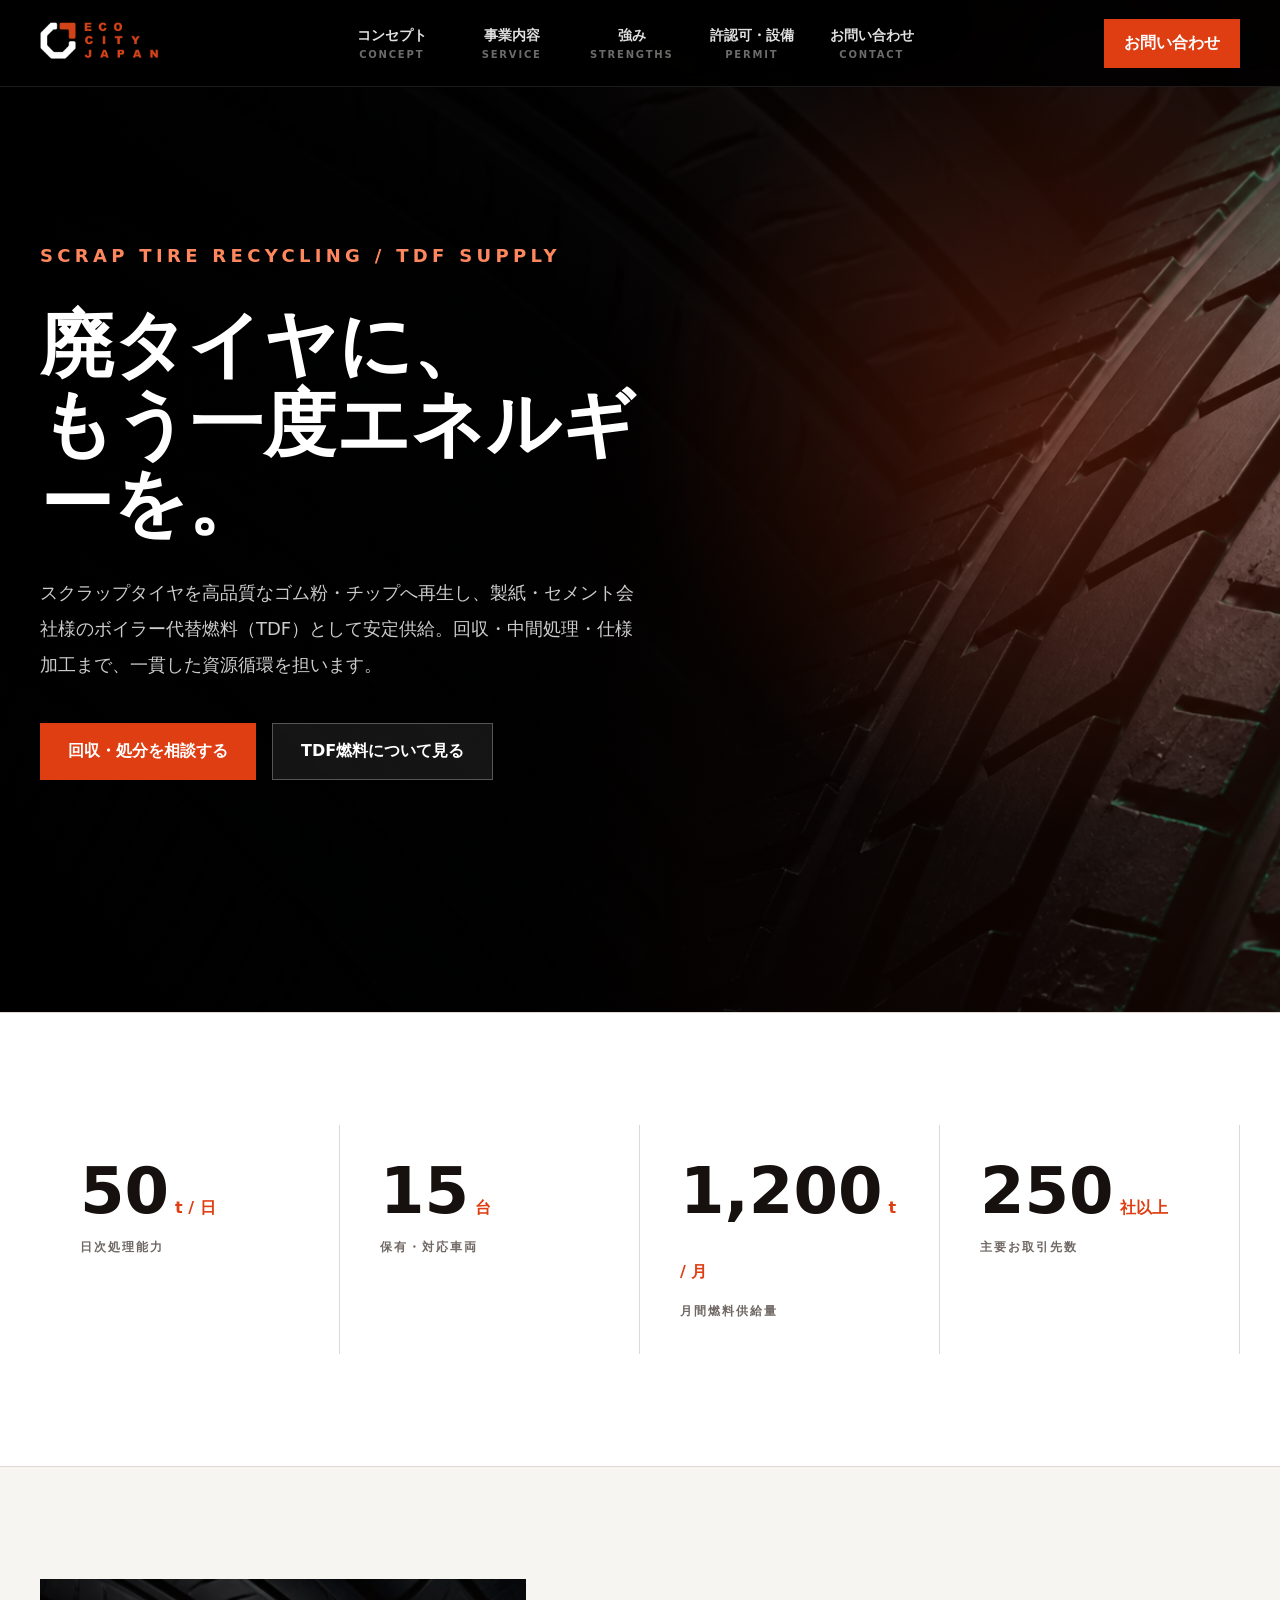
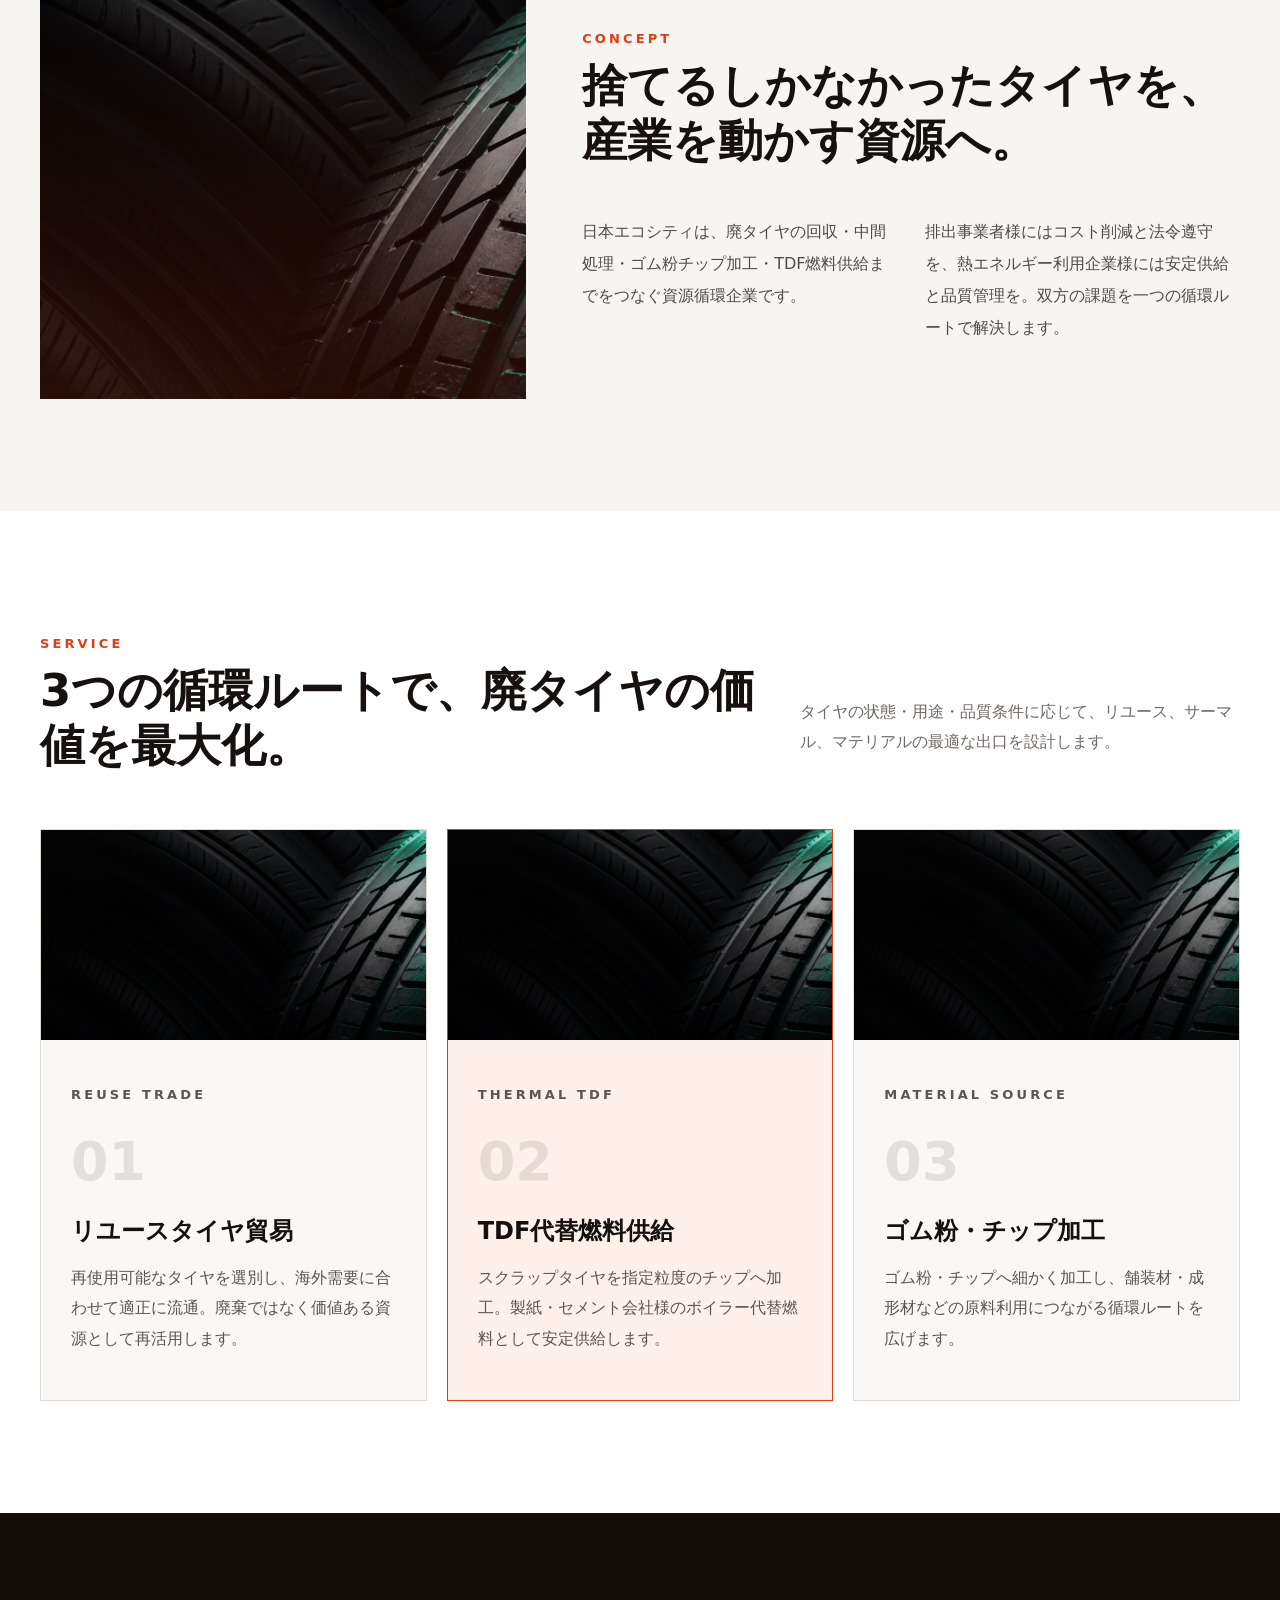
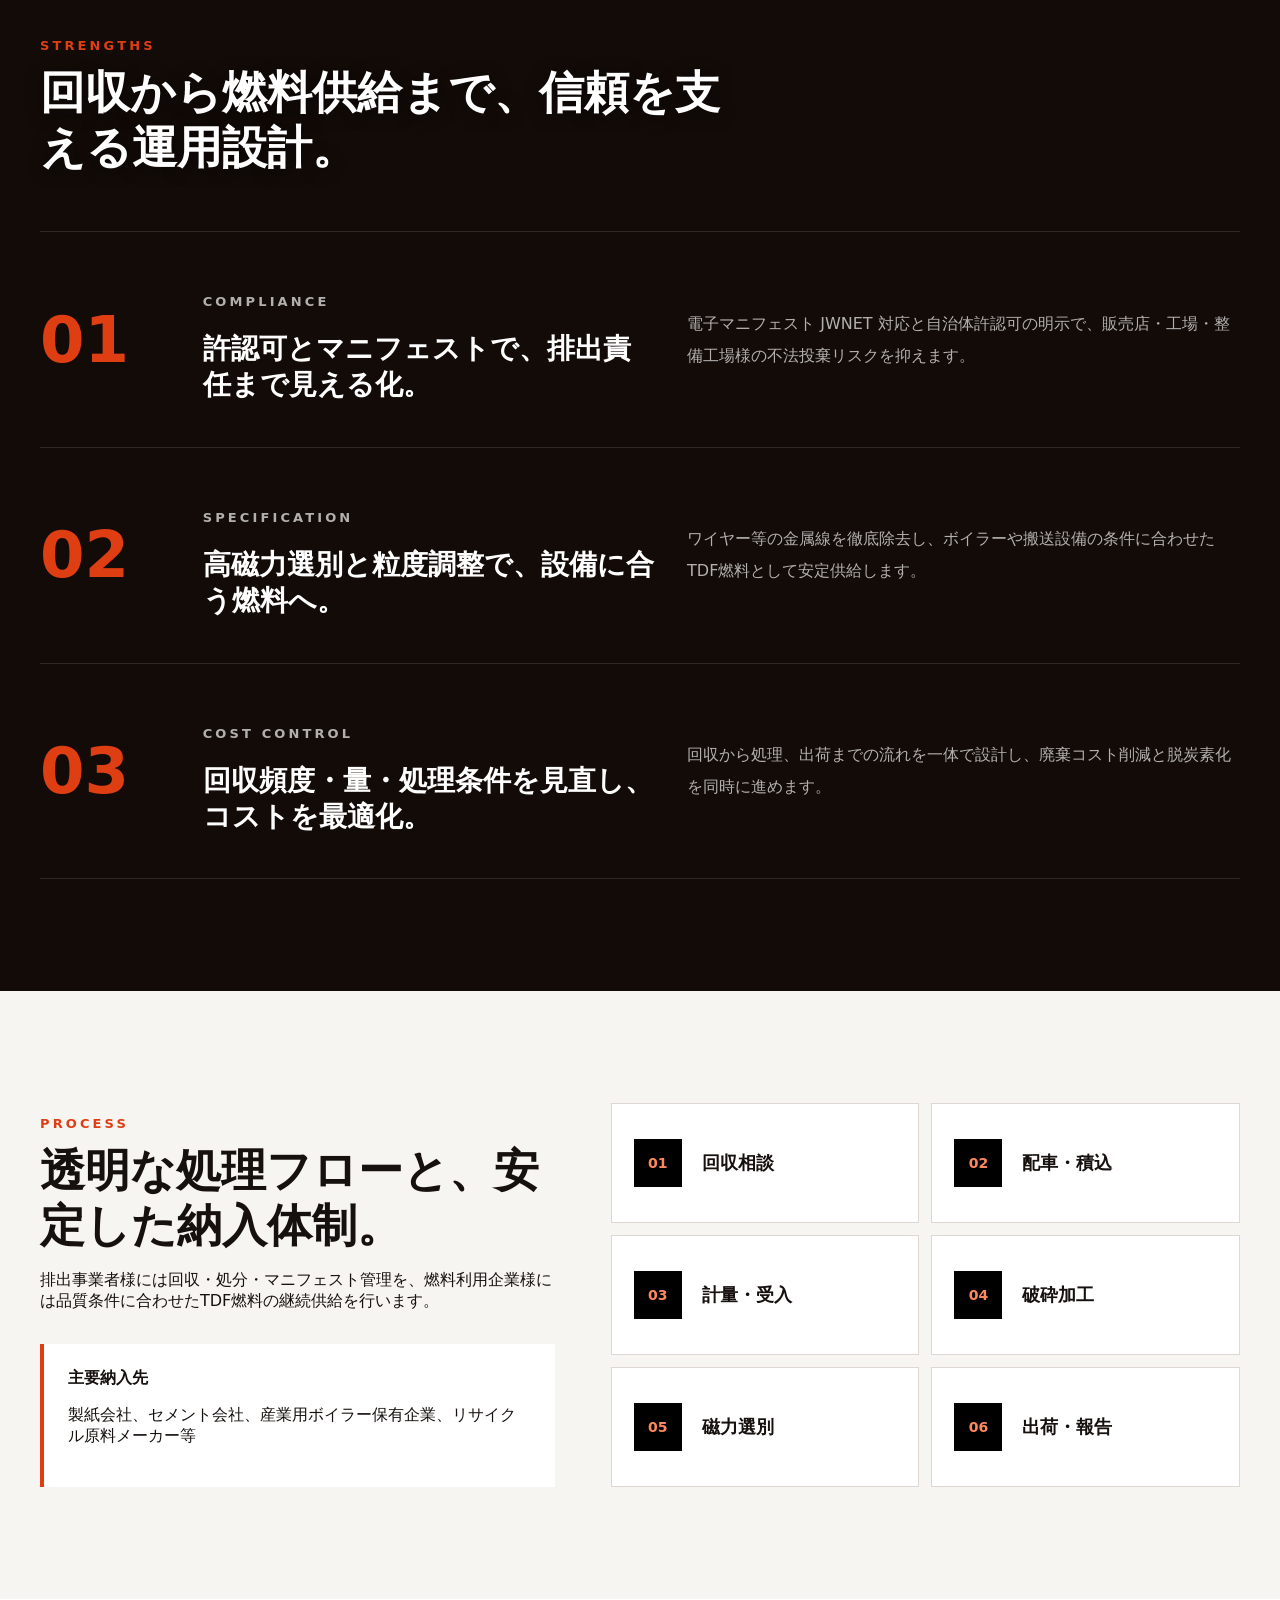
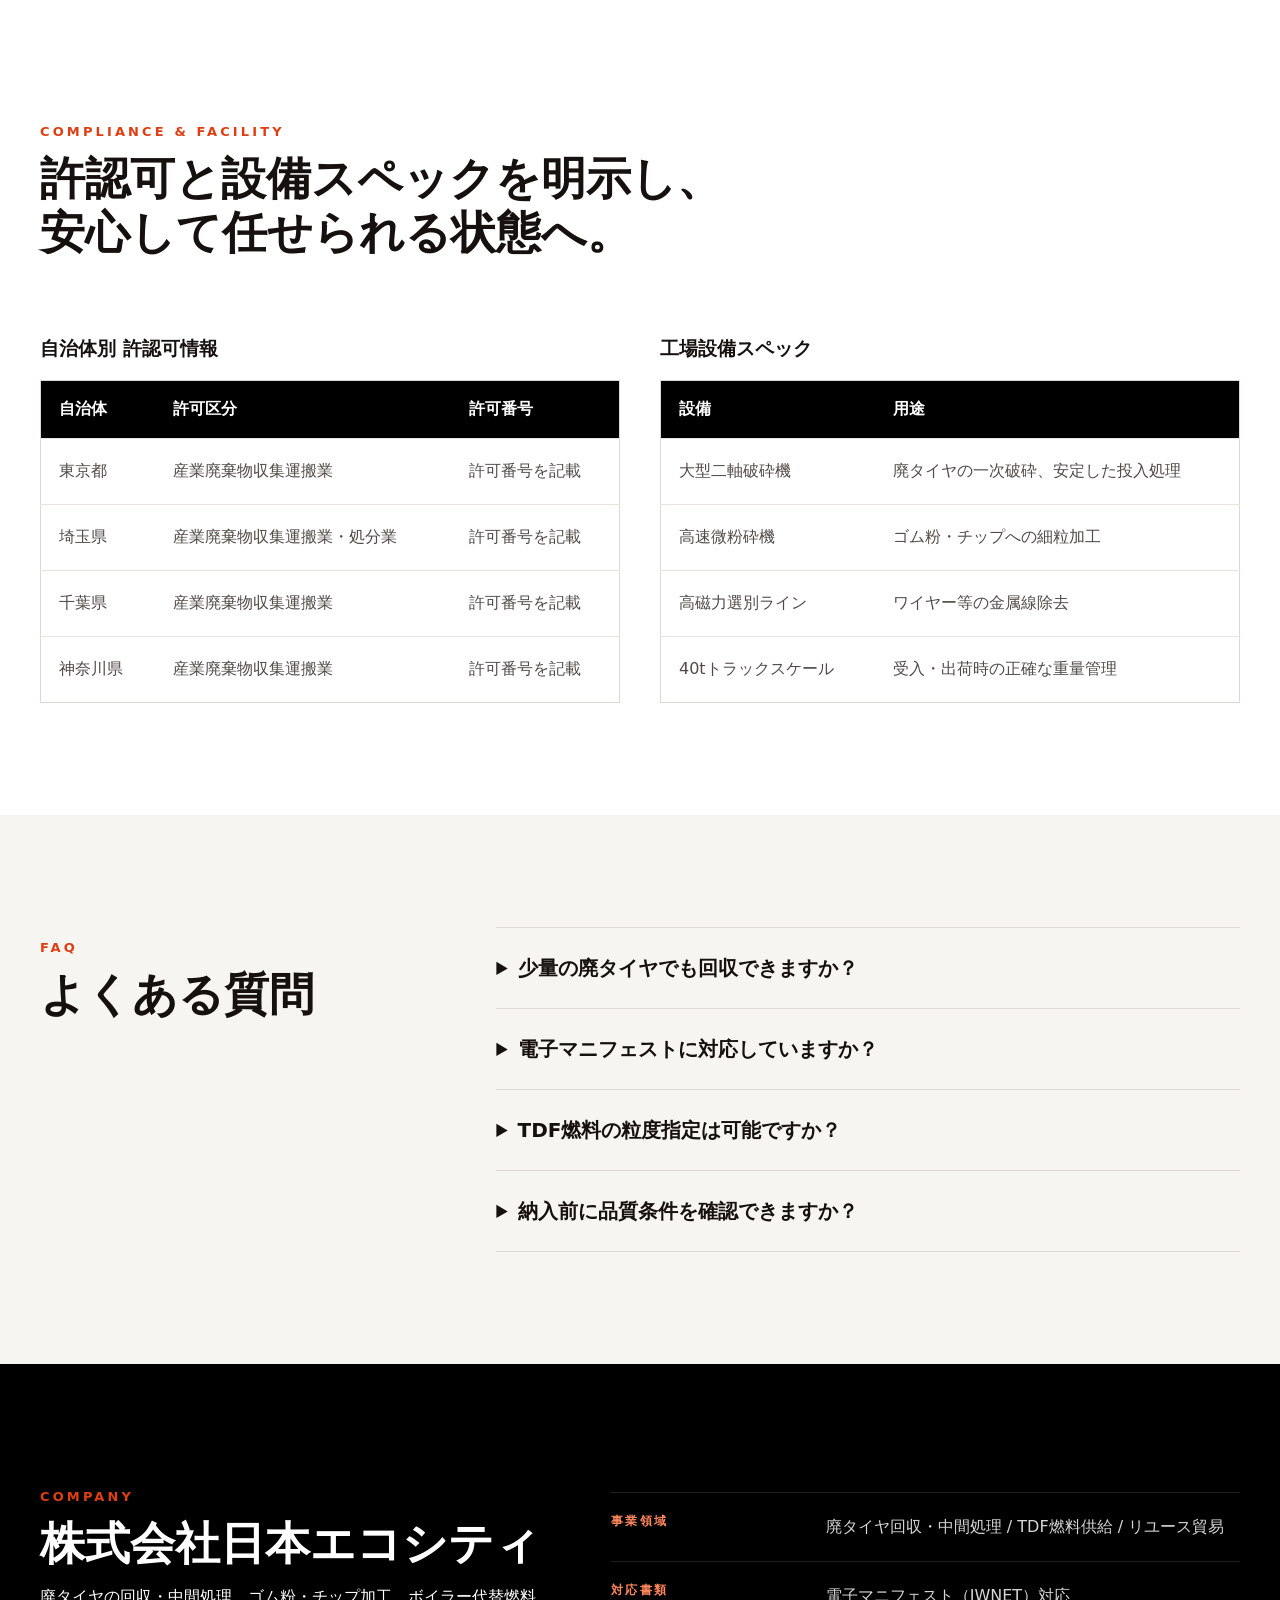
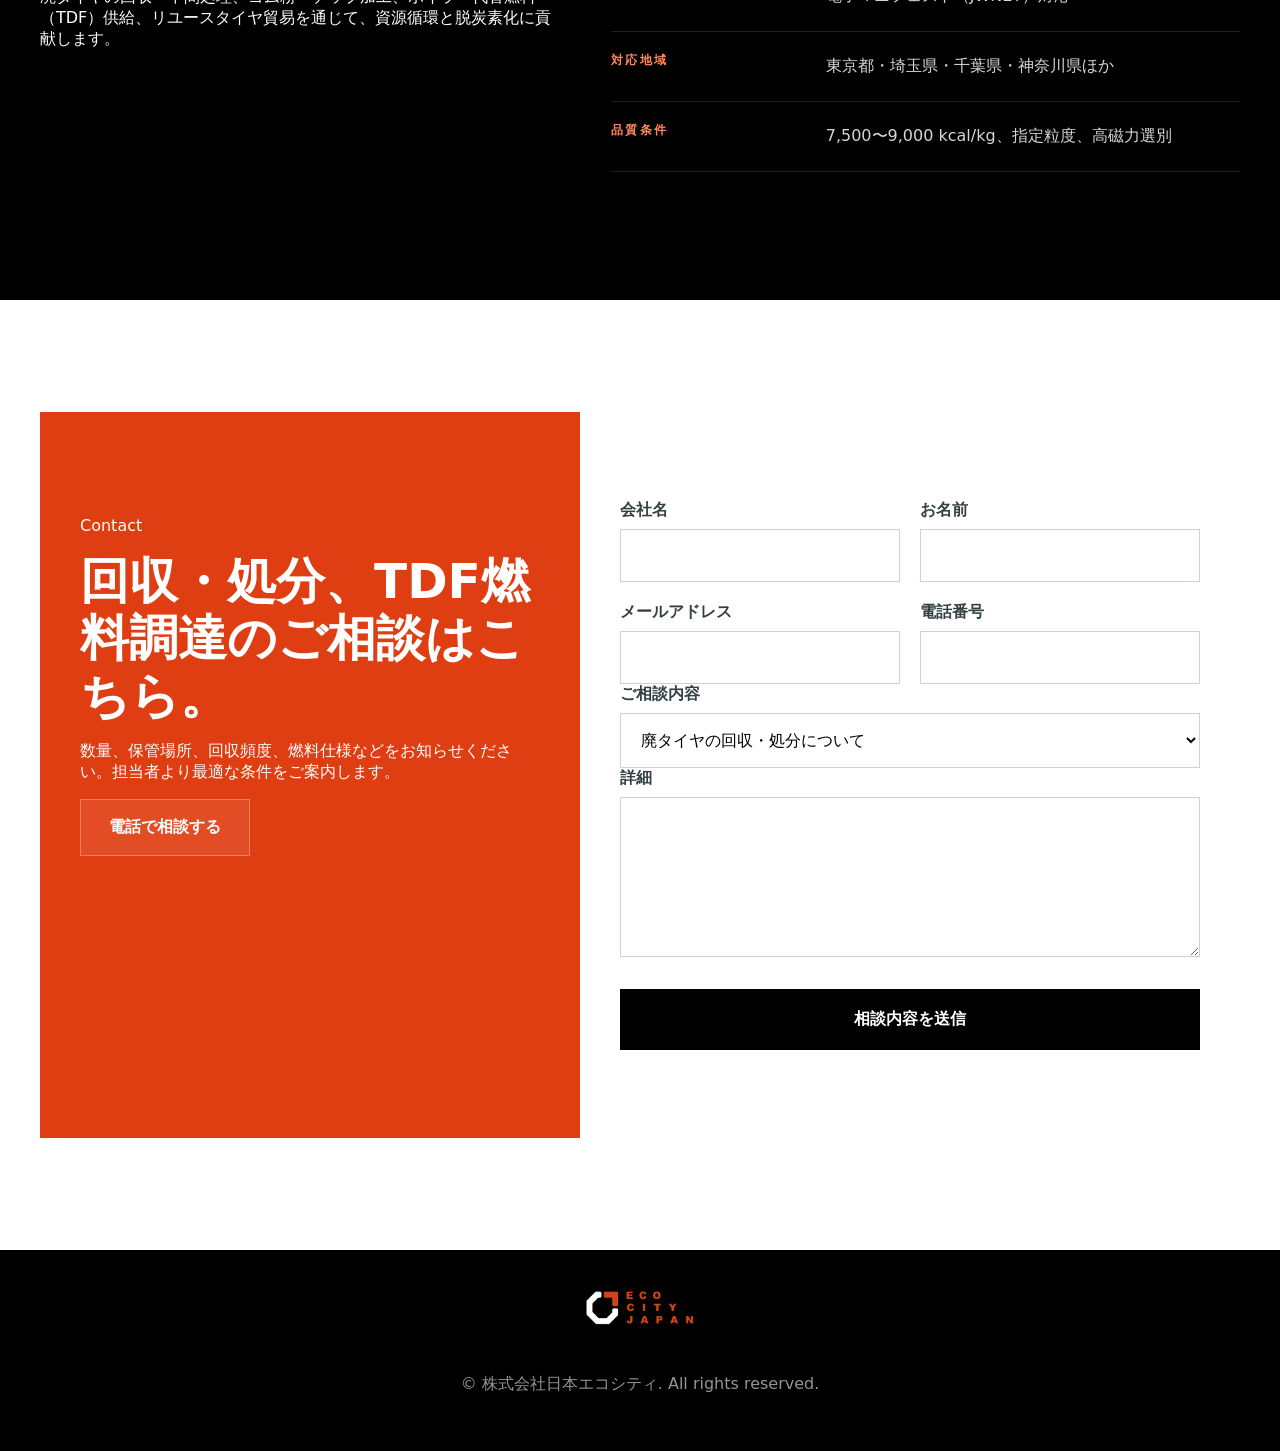
==== docs/index.html @ 2d5f1e52 "Add GitHub Pages static preview" ====
<!doctype html>
<html lang="ja">
  <head>
    <meta charset="utf-8" />
    <meta name="viewport" content="width=device-width, initial-scale=1" />
    <title>株式会社日本エコシティ | 廃タイヤ回収・TDF燃料供給</title>
    <meta name="description" content="廃タイヤの回収・中間処理、ゴム粉・チップ加工、ボイラー代替燃料（TDF）供給、リユースタイヤ貿易を行う株式会社日本エコシティの公式サイトです。" />
    <link rel="icon" href="assets/ecocitylogo.png" />
    <style>
      :root {
        --black: #050403;
        --dark: #120b08;
        --orange: #df3e13;
        --orange-light: #ff875e;
        --paper: #f7f5f2;
        --line: #ded7d2;
        --text: #16110f;
        --muted: #5c5551;
      }
      * { box-sizing: border-box; }
      html { scroll-behavior: smooth; }
      body {
        margin: 0;
        background: var(--paper);
        color: var(--text);
        font-family: system-ui, -apple-system, BlinkMacSystemFont, "Noto Sans JP", "Hiragino Sans", "Yu Gothic", sans-serif;
      }
      a { color: inherit; text-decoration: none; }
      .wrap { max-width: 1440px; margin: 0 auto; padding: 0 40px; }
      header {
        position: fixed;
        inset: 0 0 auto;
        z-index: 10;
        background: rgba(0,0,0,.88);
        border-bottom: 1px solid rgba(255,255,255,.1);
        backdrop-filter: blur(10px);
      }
      .header-inner { display: flex; align-items: center; justify-content: space-between; min-height: 86px; }
      .logo { height: 44px; width: auto; display: block; }
      nav { display: flex; gap: 34px; align-items: center; }
      .nav-link { display: grid; gap: 4px; min-width: 86px; text-align: center; }
      .nav-link span { color: rgba(255,255,255,.88); font-size: 14px; font-weight: 900; white-space: nowrap; }
      .nav-link small { color: rgba(255,255,255,.42); font-size: 10px; font-weight: 900; letter-spacing: .18em; text-transform: uppercase; }
      .cta { background: var(--orange); color: #fff; padding: 14px 20px; font-weight: 900; }
      .hero {
        min-height: 100vh;
        padding-top: 86px;
        color: #fff;
        background:
          radial-gradient(circle at 82% 42%, rgba(223,62,19,.24), transparent 34%),
          linear-gradient(90deg, rgba(0,0,0,.98) 0%, rgba(0,0,0,.9) 42%, rgba(44,13,3,.45) 100%),
          url("assets/tire-tread-hero.png") 64% center / cover no-repeat;
        overflow: hidden;
      }
      .hero .wrap { min-height: calc(100vh - 86px); display: grid; grid-template-columns: 1.05fr .95fr; align-items: center; gap: 48px; padding-top: 64px; padding-bottom: 64px; }
      .kicker { color: var(--orange); font-size: 13px; font-weight: 900; text-transform: uppercase; letter-spacing: .24em; }
      .hero .kicker { color: var(--orange-light); margin-bottom: 32px; }
      h1 {
        margin: 0;
        max-width: 760px;
        font-size: clamp(42px, 5.7vw, 92px);
        line-height: 1.08;
        font-weight: 900;
      }
      .hero p { max-width: 720px; margin: 32px 0 0; color: rgba(255,255,255,.8); font-size: 18px; line-height: 2; }
      .buttons { display: flex; gap: 16px; flex-wrap: wrap; margin-top: 40px; }
      .button { display: inline-flex; align-items: center; justify-content: center; padding: 17px 28px; font-weight: 900; }
      .button.primary { background: var(--orange); color: #fff; }
      .button.secondary { border: 1px solid rgba(255,255,255,.28); color: #fff; background: rgba(255,255,255,.08); }
      .stats { background: #fff; border-top: 1px solid var(--line); border-bottom: 1px solid var(--line); }
      .stats-grid { display: grid; grid-template-columns: repeat(4, 1fr); }
      .stat { padding: 34px 40px; border-right: 1px solid var(--line); }
      .stat strong { display: block; font-size: clamp(44px, 5vw, 74px); line-height: 1; }
      .stat span { color: var(--orange); font-size: 16px; margin-left: 6px; }
      .stat p { margin: 16px 0 0; color: #706864; font-size: 12px; font-weight: 900; letter-spacing: .16em; }
      section { padding: 112px 0; }
      .section-title {
        margin: 12px 0 0;
        max-width: 720px;
        font-size: clamp(28px, 3.5vw, 46px);
        line-height: 1.22;
        font-weight: 900;
      }
      .section-title.light { color: #fff; text-shadow: 0 2px 18px rgba(0,0,0,.45); }
      .concept-grid { display: grid; grid-template-columns: .85fr 1.15fr; gap: 56px; align-items: center; }
      .photo {
        min-height: 420px;
        background: linear-gradient(180deg, rgba(0,0,0,.08), rgba(223,62,19,.16)), url("assets/tire-tread-hero.png") 72% center / cover no-repeat;
      }
      .text-grid { display: grid; grid-template-columns: repeat(2, 1fr); gap: 28px; margin-top: 32px; color: #514a47; line-height: 2; }
      .white { background: #fff; }
      .section-head { display: flex; align-items: end; justify-content: space-between; gap: 32px; }
      .section-head > p { max-width: 440px; color: #706864; line-height: 1.9; }
      .cards { display: grid; grid-template-columns: repeat(3, 1fr); gap: 20px; margin-top: 56px; }
      .card { background: #faf8f6; border: 1px solid #e2dad4; }
      .card.featured { background: #fff0ea; border-color: var(--orange); }
      .card-img { height: 210px; background: linear-gradient(180deg, rgba(0,0,0,.05), rgba(0,0,0,.5)), url("assets/tire-tread-hero.png") center / cover no-repeat; }
      .card-body { padding: 30px; }
      .card .num { color: rgba(22,17,15,.1); font-size: 54px; font-weight: 900; margin: 22px 0; }
      .card h3 { margin: 0; font-size: 24px; }
      .card p { color: var(--muted); line-height: 1.9; }
      .dark { background: var(--dark); color: #fff; }
      .strength-list { margin-top: 56px; border-top: 1px solid rgba(255,255,255,.12); border-bottom: 1px solid rgba(255,255,255,.12); }
      .strength { display: grid; grid-template-columns: .26fr .9fr 1.1fr; gap: 32px; align-items: center; padding: 44px 0; border-bottom: 1px solid rgba(255,255,255,.12); }
      .strength:last-child { border-bottom: 0; }
      .strength > strong { color: var(--orange); font-size: 64px; line-height: 1; }
      .strength h3 { margin: 16px 0 0; font-size: 28px; line-height: 1.28; }
      .strength p { color: rgba(255,255,255,.68); line-height: 2; }
      .process-grid, .company-grid, .contact-grid { display: grid; grid-template-columns: .9fr 1.1fr; gap: 56px; }
      .note { margin-top: 32px; border-left: 4px solid var(--orange); background: #fff; padding: 24px; }
      .flow { display: grid; grid-template-columns: repeat(2, 1fr); gap: 12px; }
      .flow-item { min-height: 112px; border: 1px solid var(--line); background: #fff; display: flex; align-items: center; gap: 20px; padding: 22px; font-size: 18px; font-weight: 900; }
      .flow-item span { display: grid; place-items: center; width: 48px; height: 48px; flex: 0 0 auto; background: #000; color: var(--orange-light); font-size: 14px; }
      .tables { display: grid; grid-template-columns: repeat(2, 1fr); gap: 40px; margin-top: 56px; }
      table { width: 100%; border-collapse: collapse; background: #fff; border: 1px solid var(--line); }
      th { background: #000; color: #fff; text-align: left; padding: 18px; }
      td { border-top: 1px solid #ebe3de; padding: 18px; color: #514a47; line-height: 1.8; }
      .faq-grid { display: grid; grid-template-columns: .7fr 1.3fr; gap: 56px; }
      details { border-top: 1px solid var(--line); padding: 24px 0; }
      details:last-child { border-bottom: 1px solid var(--line); }
      summary { cursor: pointer; font-size: 20px; font-weight: 900; line-height: 1.6; }
      details p { color: var(--muted); line-height: 2; }
      .black { background: #000; color: #fff; }
      .company-list { border-top: 1px solid rgba(255,255,255,.12); }
      .company-row { display: grid; grid-template-columns: .32fr .68fr; gap: 20px; border-bottom: 1px solid rgba(255,255,255,.12); padding: 20px 0; }
      .company-row dt { color: var(--orange-light); font-size: 12px; font-weight: 900; letter-spacing: .2em; }
      .company-row dd { margin: 0; color: rgba(255,255,255,.84); line-height: 1.8; }
      .contact-grid { gap: 0; }
      .contact-copy { background: var(--orange); color: #fff; padding: 88px 40px; }
      .contact-copy h2 { margin: 18px 0 0; max-width: 640px; font-size: clamp(34px, 3.8vw, 58px); line-height: 1.18; }
      form { padding: 88px 40px; background: #fff; }
      .form-grid { display: grid; grid-template-columns: repeat(2, 1fr); gap: 20px; }
      label span { display: block; margin-bottom: 8px; font-weight: 900; color: #344143; }
      input, select, textarea { width: 100%; border: 1px solid #d8cfca; padding: 16px; font: inherit; background: #fff; }
      textarea { min-height: 160px; }
      .field-full { margin-top: 20px; }
      button { width: 100%; margin-top: 28px; border: 0; background: #000; color: #fff; padding: 20px; font: inherit; font-weight: 900; }
      footer { background: #000; color: rgba(255,255,255,.58); text-align: center; padding: 40px 20px; }
      footer img { height: 40px; width: auto; margin-bottom: 24px; }
      @media (max-width: 1020px) {
        nav { display: none; }
        .wrap { padding: 0 22px; }
        .hero .wrap, .concept-grid, .process-grid, .company-grid, .contact-grid, .faq-grid { grid-template-columns: 1fr; }
        .stats-grid, .cards, .tables, .flow { grid-template-columns: repeat(2, 1fr); }
        .strength { grid-template-columns: 1fr; }
      }
      @media (max-width: 640px) {
        header .cta { display: none; }
        .logo { height: 36px; }
        section { padding: 72px 0; }
        .stats-grid, .cards, .tables, .flow, .form-grid, .text-grid { grid-template-columns: 1fr; }
        .stat { border-right: 0; border-bottom: 1px solid var(--line); }
        .photo { min-height: 280px; }
        .section-head { display: block; }
      }
    </style>
  </head>
  <body>
    <header>
      <div class="wrap header-inner">
        <a href="#top"><img class="logo" src="assets/ecocitylogo.png" alt="ECO CITY JAPAN" /></a>
        <nav aria-label="主要ナビゲーション">
          <a class="nav-link" href="#concept"><span>コンセプト</span><small>Concept</small></a>
          <a class="nav-link" href="#service"><span>事業内容</span><small>Service</small></a>
          <a class="nav-link" href="#strengths"><span>強み</span><small>Strengths</small></a>
          <a class="nav-link" href="#permit"><span>許認可・設備</span><small>Permit</small></a>
          <a class="nav-link" href="#contact"><span>お問い合わせ</span><small>Contact</small></a>
        </nav>
        <a class="cta" href="#contact">お問い合わせ</a>
      </div>
    </header>
    <main>
      <section id="top" class="hero">
        <div class="wrap">
          <div>
            <p class="kicker">Scrap Tire Recycling / TDF Supply</p>
            <h1><span>廃タイヤに、</span><br /><span>もう一度エネルギーを。</span></h1>
            <p>スクラップタイヤを高品質なゴム粉・チップへ再生し、製紙・セメント会社様のボイラー代替燃料（TDF）として安定供給。回収・中間処理・仕様加工まで、一貫した資源循環を担います。</p>
            <div class="buttons">
              <a class="button primary" href="#contact">回収・処分を相談する</a>
              <a class="button secondary" href="#service">TDF燃料について見る</a>
            </div>
          </div>
        </div>
      </section>
      <section class="stats" aria-label="実績数値">
        <div class="stats-grid wrap">
          <div class="stat"><strong>50<span>t / 日</span></strong><p>日次処理能力</p></div>
          <div class="stat"><strong>15<span>台</span></strong><p>保有・対応車両</p></div>
          <div class="stat"><strong>1,200<span>t / 月</span></strong><p>月間燃料供給量</p></div>
          <div class="stat"><strong>250<span>社以上</span></strong><p>主要お取引先数</p></div>
        </div>
      </section>
      <section id="concept">
        <div class="wrap concept-grid">
          <div class="photo"></div>
          <div>
            <p class="kicker">Concept</p>
            <h2 class="section-title">捨てるしかなかったタイヤを、産業を動かす資源へ。</h2>
            <div class="text-grid">
              <p>日本エコシティは、廃タイヤの回収・中間処理・ゴム粉チップ加工・TDF燃料供給までをつなぐ資源循環企業です。</p>
              <p>排出事業者様にはコスト削減と法令遵守を、熱エネルギー利用企業様には安定供給と品質管理を。双方の課題を一つの循環ルートで解決します。</p>
            </div>
          </div>
        </div>
      </section>
      <section id="service" class="white">
        <div class="wrap">
          <div class="section-head">
            <div><p class="kicker">Service</p><h2 class="section-title">3つの循環ルートで、廃タイヤの価値を最大化。</h2></div>
            <p>タイヤの状態・用途・品質条件に応じて、リユース、サーマル、マテリアルの最適な出口を設計します。</p>
          </div>
          <div class="cards">
            <article class="card"><div class="card-img"></div><div class="card-body"><p class="kicker">Reuse Trade</p><div class="num">01</div><h3>リユースタイヤ貿易</h3><p>再使用可能なタイヤを選別し、海外需要に合わせて適正に流通。廃棄ではなく価値ある資源として再活用します。</p></div></article>
            <article class="card featured"><div class="card-img"></div><div class="card-body"><p class="kicker">Thermal TDF</p><div class="num">02</div><h3>TDF代替燃料供給</h3><p>スクラップタイヤを指定粒度のチップへ加工。製紙・セメント会社様のボイラー代替燃料として安定供給します。</p></div></article>
            <article class="card"><div class="card-img"></div><div class="card-body"><p class="kicker">Material Source</p><div class="num">03</div><h3>ゴム粉・チップ加工</h3><p>ゴム粉・チップへ細かく加工し、舗装材・成形材などの原料利用につながる循環ルートを広げます。</p></div></article>
          </div>
        </div>
      </section>
      <section id="strengths" class="dark">
        <div class="wrap">
          <p class="kicker">Strengths</p>
          <h2 class="section-title light">回収から燃料供給まで、信頼を支える運用設計。</h2>
          <div class="strength-list">
            <article class="strength"><strong>01</strong><div><p class="kicker">Compliance</p><h3>許認可とマニフェストで、排出責任まで見える化。</h3></div><p>電子マニフェスト JWNET 対応と自治体許認可の明示で、販売店・工場・整備工場様の不法投棄リスクを抑えます。</p></article>
            <article class="strength"><strong>02</strong><div><p class="kicker">Specification</p><h3>高磁力選別と粒度調整で、設備に合う燃料へ。</h3></div><p>ワイヤー等の金属線を徹底除去し、ボイラーや搬送設備の条件に合わせたTDF燃料として安定供給します。</p></article>
            <article class="strength"><strong>03</strong><div><p class="kicker">Cost Control</p><h3>回収頻度・量・処理条件を見直し、コストを最適化。</h3></div><p>回収から処理、出荷までの流れを一体で設計し、廃棄コスト削減と脱炭素化を同時に進めます。</p></article>
          </div>
        </div>
      </section>
      <section id="flow">
        <div class="wrap process-grid">
          <div><p class="kicker">Process</p><h2 class="section-title">透明な処理フローと、安定した納入体制。</h2><p>排出事業者様には回収・処分・マニフェスト管理を、燃料利用企業様には品質条件に合わせたTDF燃料の継続供給を行います。</p><div class="note"><strong>主要納入先</strong><p>製紙会社、セメント会社、産業用ボイラー保有企業、リサイクル原料メーカー等</p></div></div>
          <div class="flow"><div class="flow-item"><span>01</span>回収相談</div><div class="flow-item"><span>02</span>配車・積込</div><div class="flow-item"><span>03</span>計量・受入</div><div class="flow-item"><span>04</span>破砕加工</div><div class="flow-item"><span>05</span>磁力選別</div><div class="flow-item"><span>06</span>出荷・報告</div></div>
        </div>
      </section>
      <section id="permit" class="white">
        <div class="wrap">
          <p class="kicker">Compliance & Facility</p>
          <h2 class="section-title">許認可と設備スペックを明示し、安心して任せられる状態へ。</h2>
          <div class="tables">
            <div><h3>自治体別 許認可情報</h3><table><thead><tr><th>自治体</th><th>許可区分</th><th>許可番号</th></tr></thead><tbody><tr><td>東京都</td><td>産業廃棄物収集運搬業</td><td>許可番号を記載</td></tr><tr><td>埼玉県</td><td>産業廃棄物収集運搬業・処分業</td><td>許可番号を記載</td></tr><tr><td>千葉県</td><td>産業廃棄物収集運搬業</td><td>許可番号を記載</td></tr><tr><td>神奈川県</td><td>産業廃棄物収集運搬業</td><td>許可番号を記載</td></tr></tbody></table></div>
            <div><h3>工場設備スペック</h3><table><thead><tr><th>設備</th><th>用途</th></tr></thead><tbody><tr><td>大型二軸破砕機</td><td>廃タイヤの一次破砕、安定した投入処理</td></tr><tr><td>高速微粉砕機</td><td>ゴム粉・チップへの細粒加工</td></tr><tr><td>高磁力選別ライン</td><td>ワイヤー等の金属線除去</td></tr><tr><td>40tトラックスケール</td><td>受入・出荷時の正確な重量管理</td></tr></tbody></table></div>
          </div>
        </div>
      </section>
      <section class="faq">
        <div class="wrap faq-grid">
          <div><p class="kicker">FAQ</p><h2 class="section-title">よくある質問</h2></div>
          <div>
            <details><summary>少量の廃タイヤでも回収できますか？</summary><p>地域、数量、回収頻度により最適な方法をご提案します。まずは保管状況と本数をお知らせください。</p></details>
            <details><summary>電子マニフェストに対応していますか？</summary><p>JWNETに対応しています。排出事業者様の管理負担を抑え、法令遵守を支援します。</p></details>
            <details><summary>TDF燃料の粒度指定は可能ですか？</summary><p>可能です。ボイラー設備や搬送条件に合わせて、破砕サイズや金属線除去レベルを調整します。</p></details>
            <details><summary>納入前に品質条件を確認できますか？</summary><p>発熱量、粒度、金属混入対策など、必要な品質条件を事前にすり合わせます。</p></details>
          </div>
        </div>
      </section>
      <section id="company" class="black">
        <div class="wrap company-grid">
          <div><p class="kicker">Company</p><h2 class="section-title light">株式会社日本エコシティ</h2><p>廃タイヤの回収・中間処理、ゴム粉・チップ加工、ボイラー代替燃料（TDF）供給、リユースタイヤ貿易を通じて、資源循環と脱炭素化に貢献します。</p></div>
          <dl class="company-list"><div class="company-row"><dt>事業領域</dt><dd>廃タイヤ回収・中間処理 / TDF燃料供給 / リユース貿易</dd></div><div class="company-row"><dt>対応書類</dt><dd>電子マニフェスト（JWNET）対応</dd></div><div class="company-row"><dt>対応地域</dt><dd>東京都・埼玉県・千葉県・神奈川県ほか</dd></div><div class="company-row"><dt>品質条件</dt><dd>7,500〜9,000 kcal/kg、指定粒度、高磁力選別</dd></div></dl>
        </div>
      </section>
      <section id="contact" class="white">
        <div class="contact-grid wrap">
          <div class="contact-copy"><p>Contact</p><h2>回収・処分、TDF燃料調達のご相談はこちら。</h2><p>数量、保管場所、回収頻度、燃料仕様などをお知らせください。担当者より最適な条件をご案内します。</p><a class="button secondary" href="tel:0000000000">電話で相談する</a></div>
          <form><div class="form-grid"><label><span>会社名</span><input /></label><label><span>お名前</span><input /></label><label><span>メールアドレス</span><input type="email" /></label><label><span>電話番号</span><input type="tel" /></label></div><label class="field-full"><span>ご相談内容</span><select><option>廃タイヤの回収・処分について</option><option>TDF代替燃料の購入について</option><option>許認可・品質条件について</option></select></label><label class="field-full"><span>詳細</span><textarea></textarea></label><button type="button">相談内容を送信</button></form>
        </div>
      </section>
    </main>
    <footer><img src="assets/ecocitylogo.png" alt="ECO CITY JAPAN" /><p>© 株式会社日本エコシティ. All rights reserved.</p></footer>
  </body>
</html>
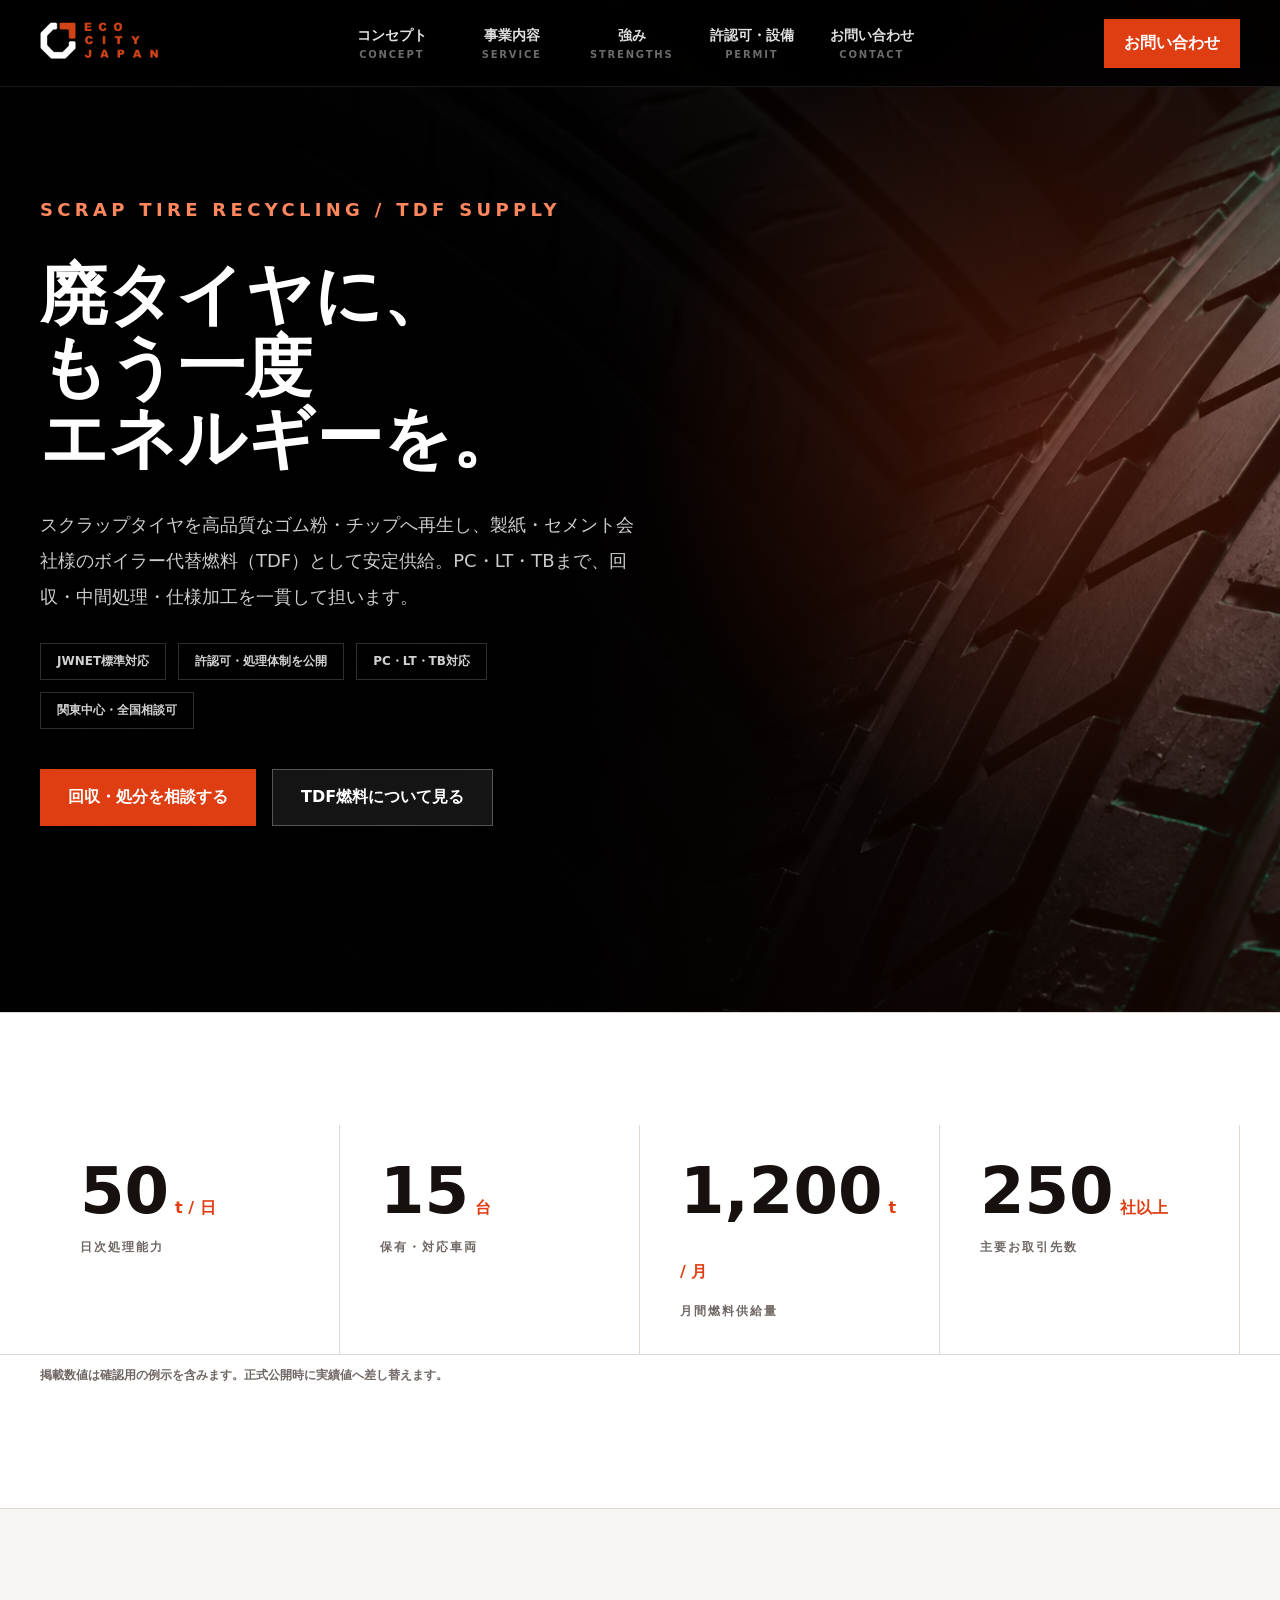
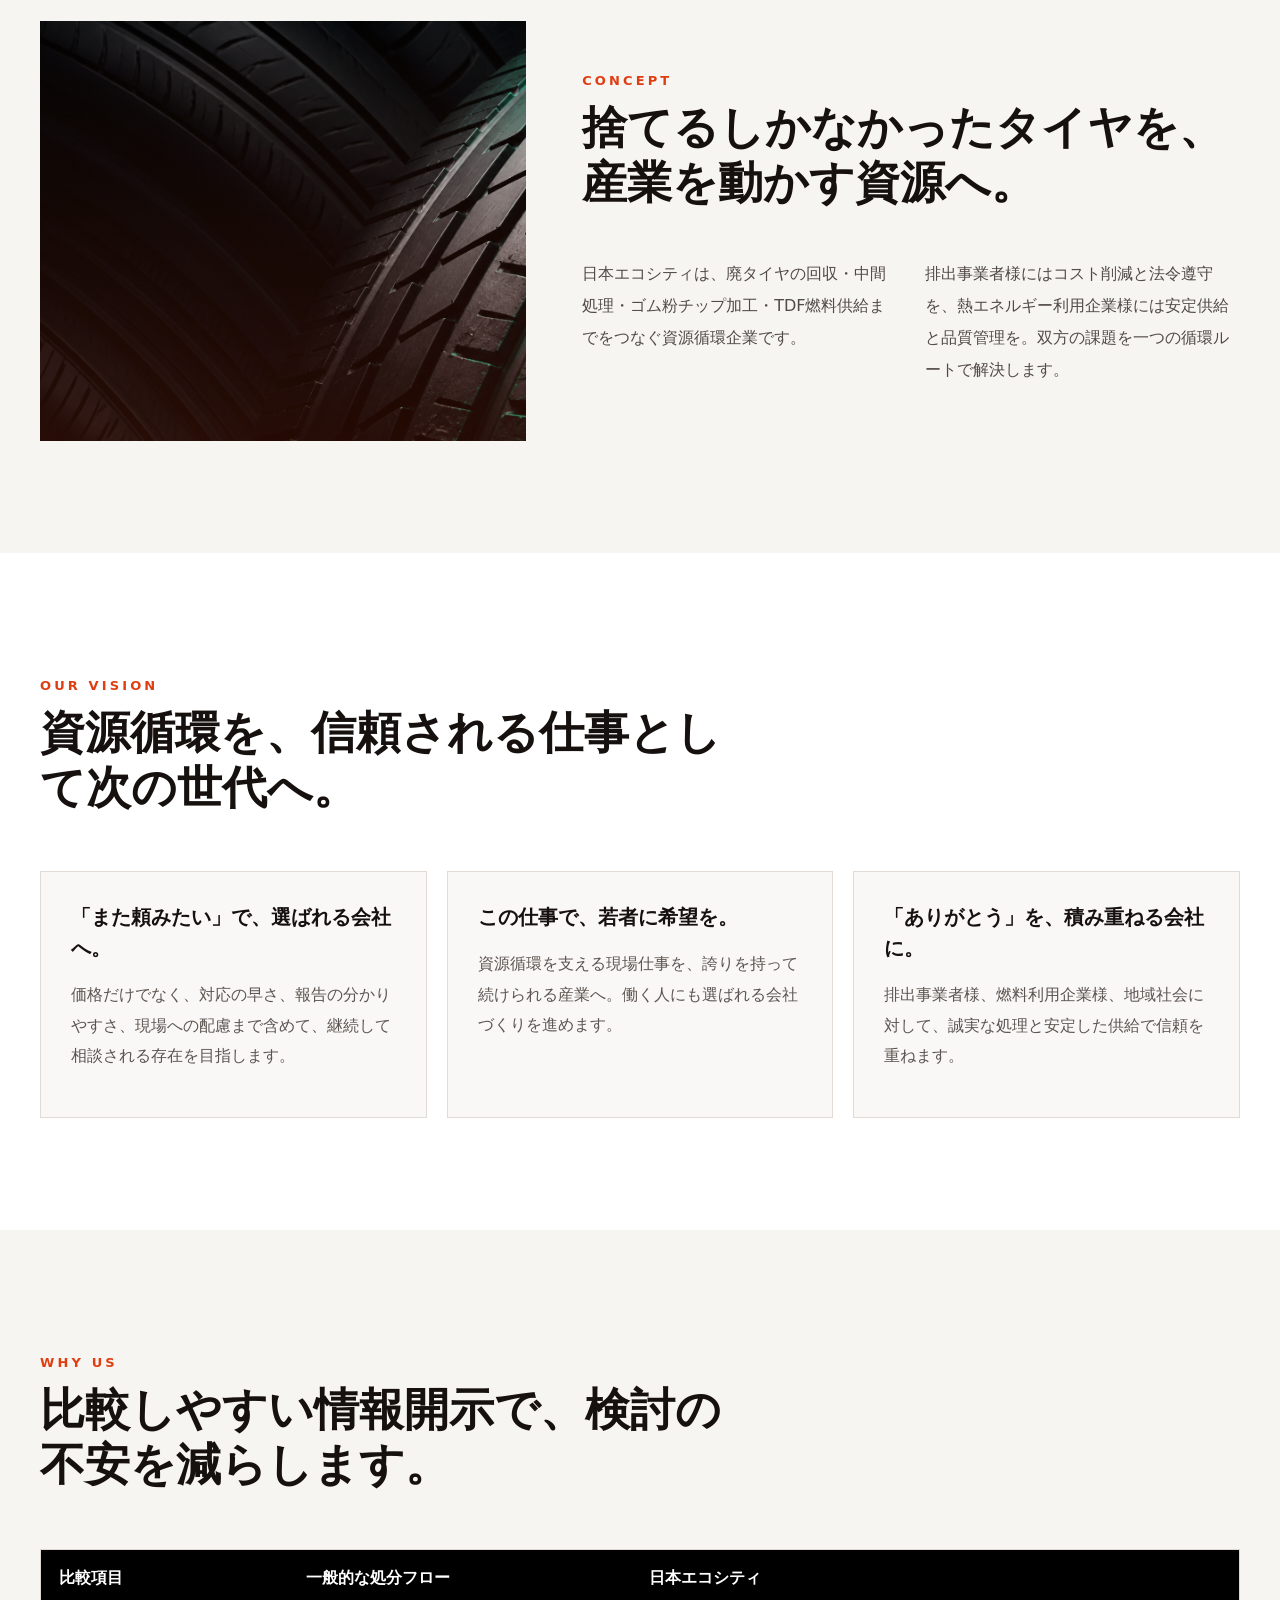
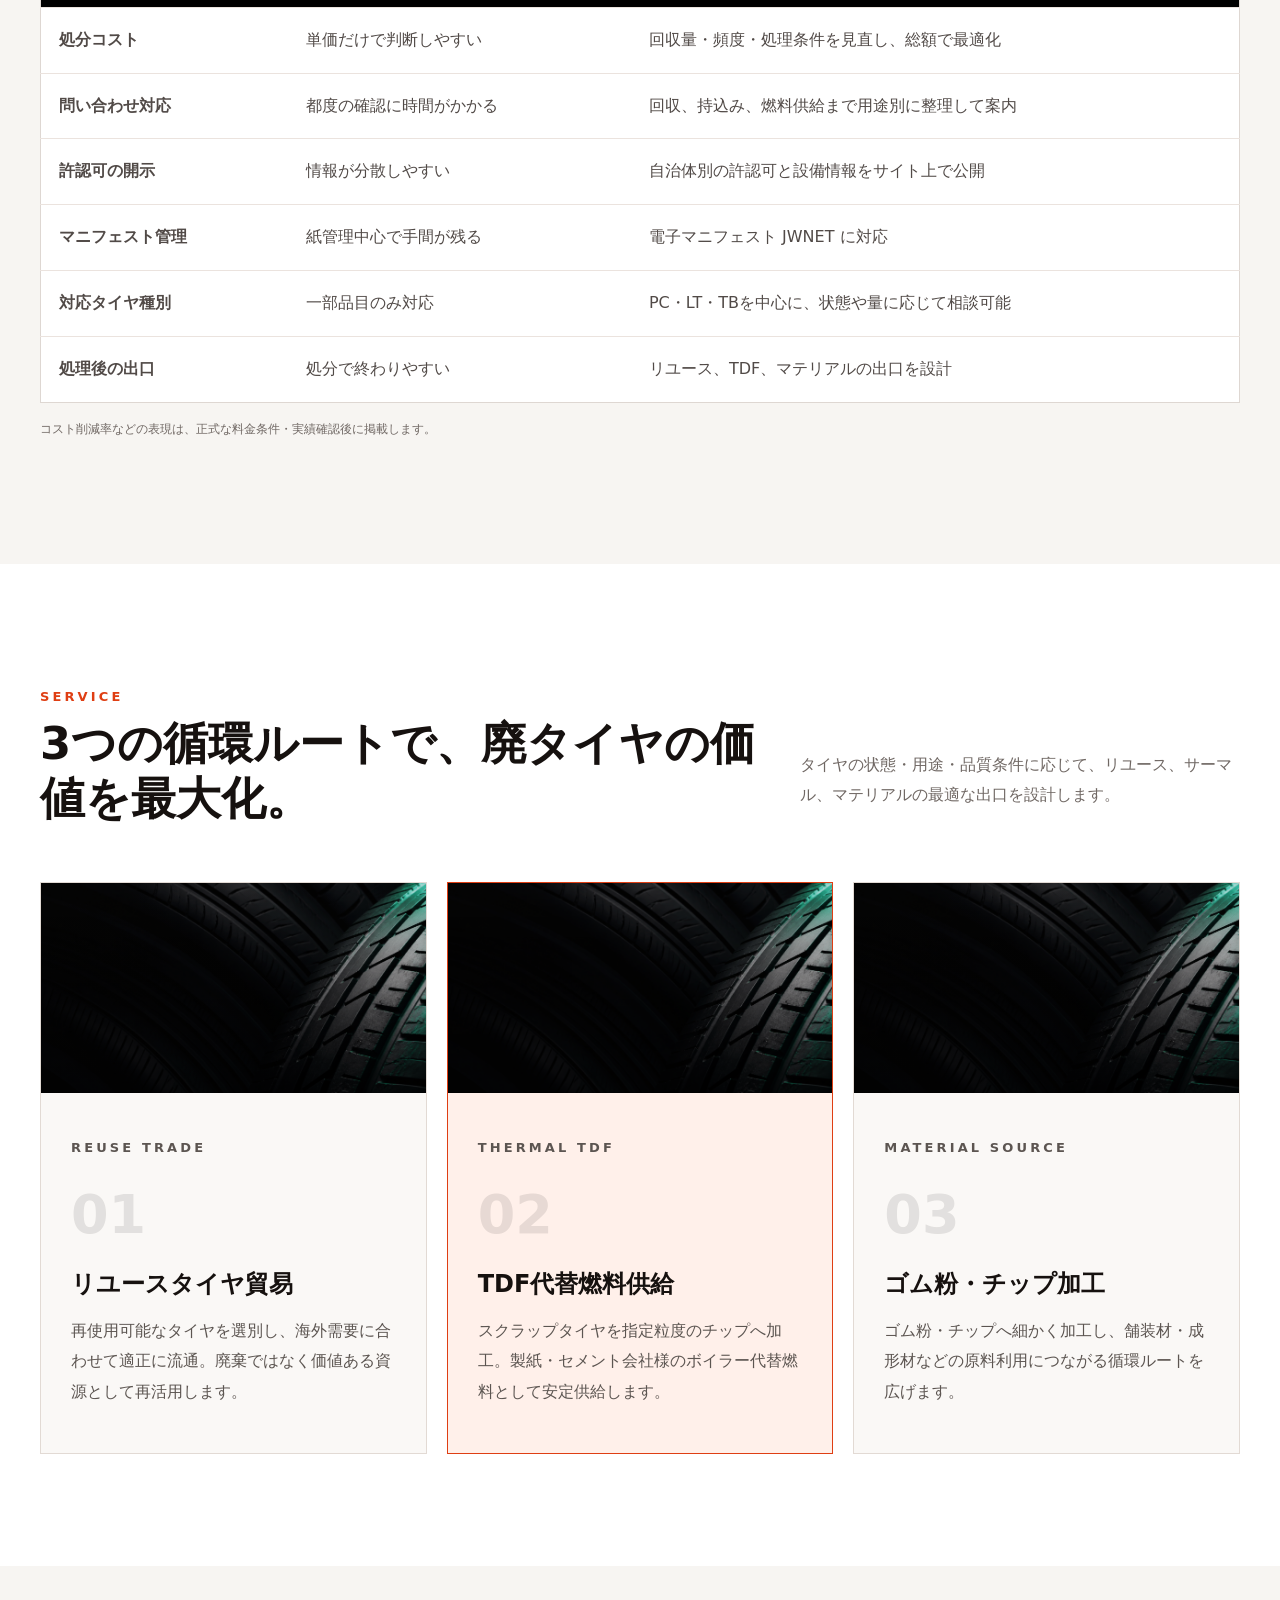
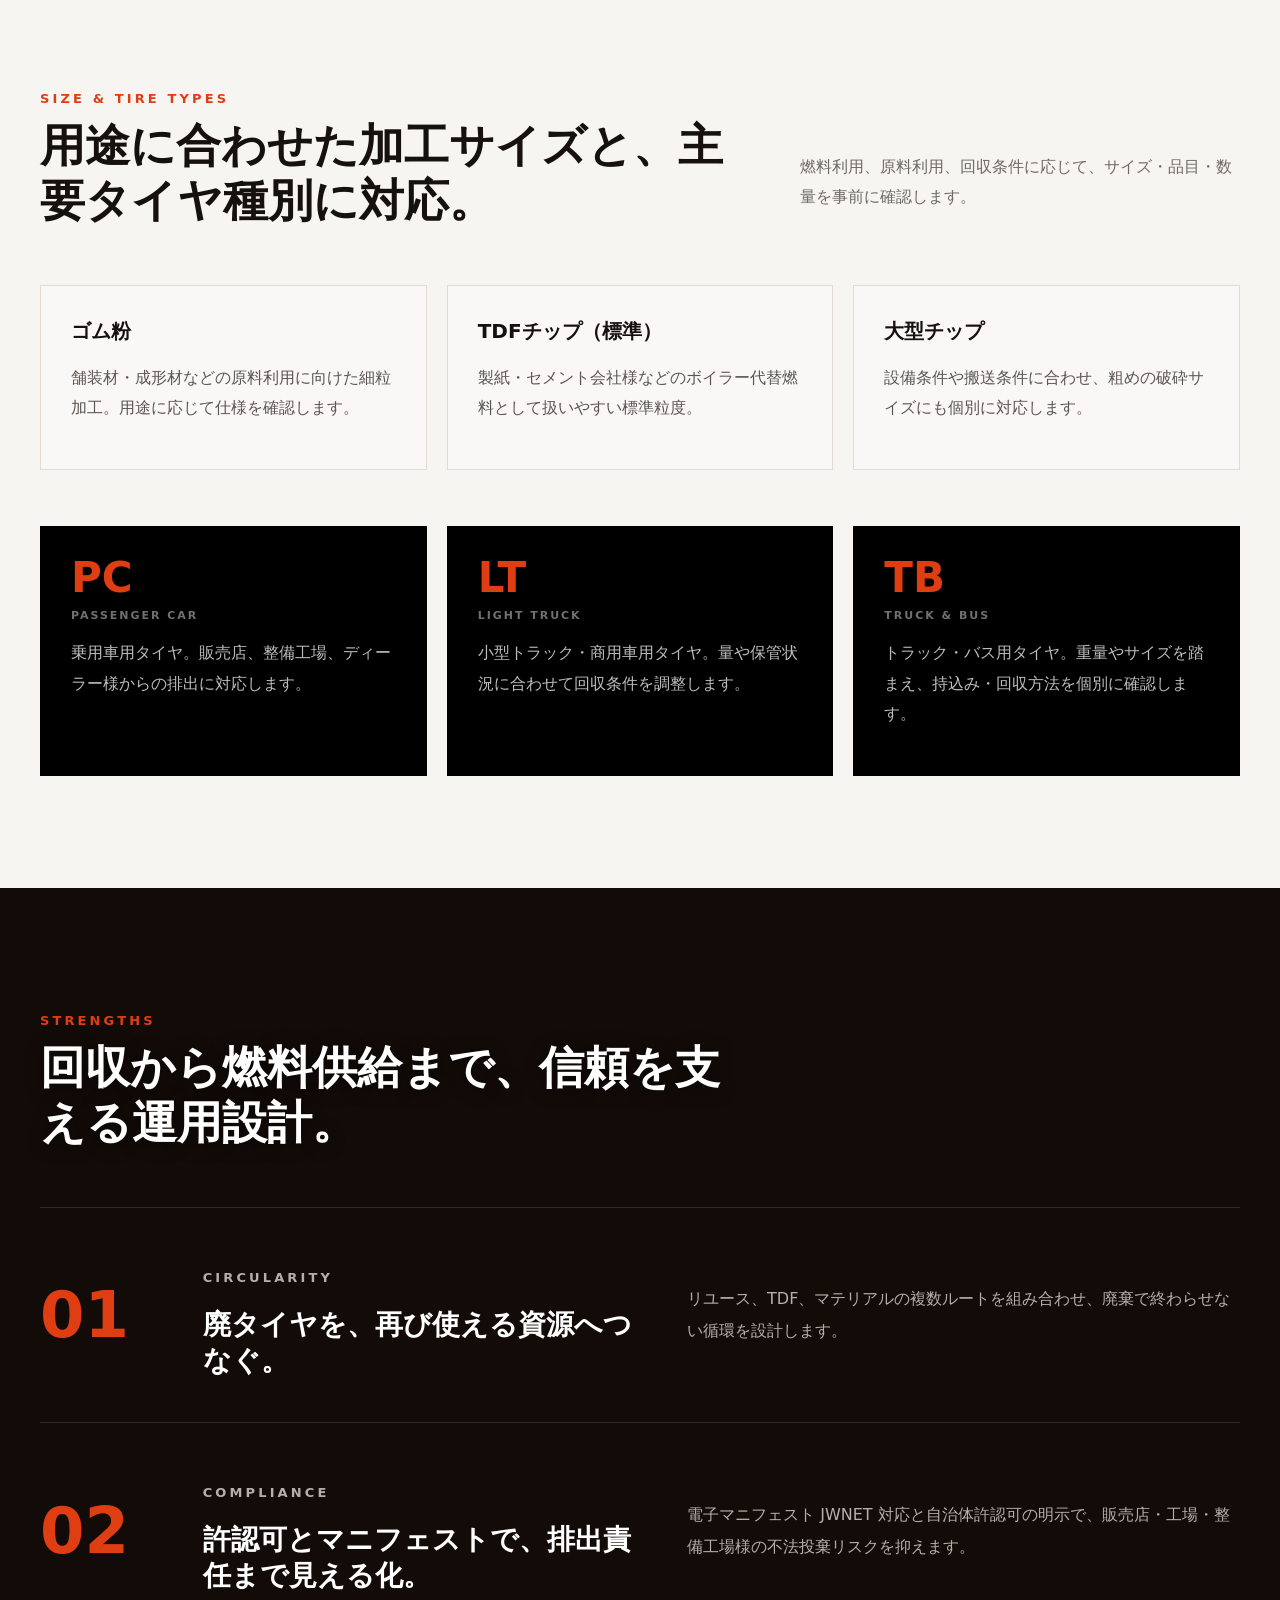
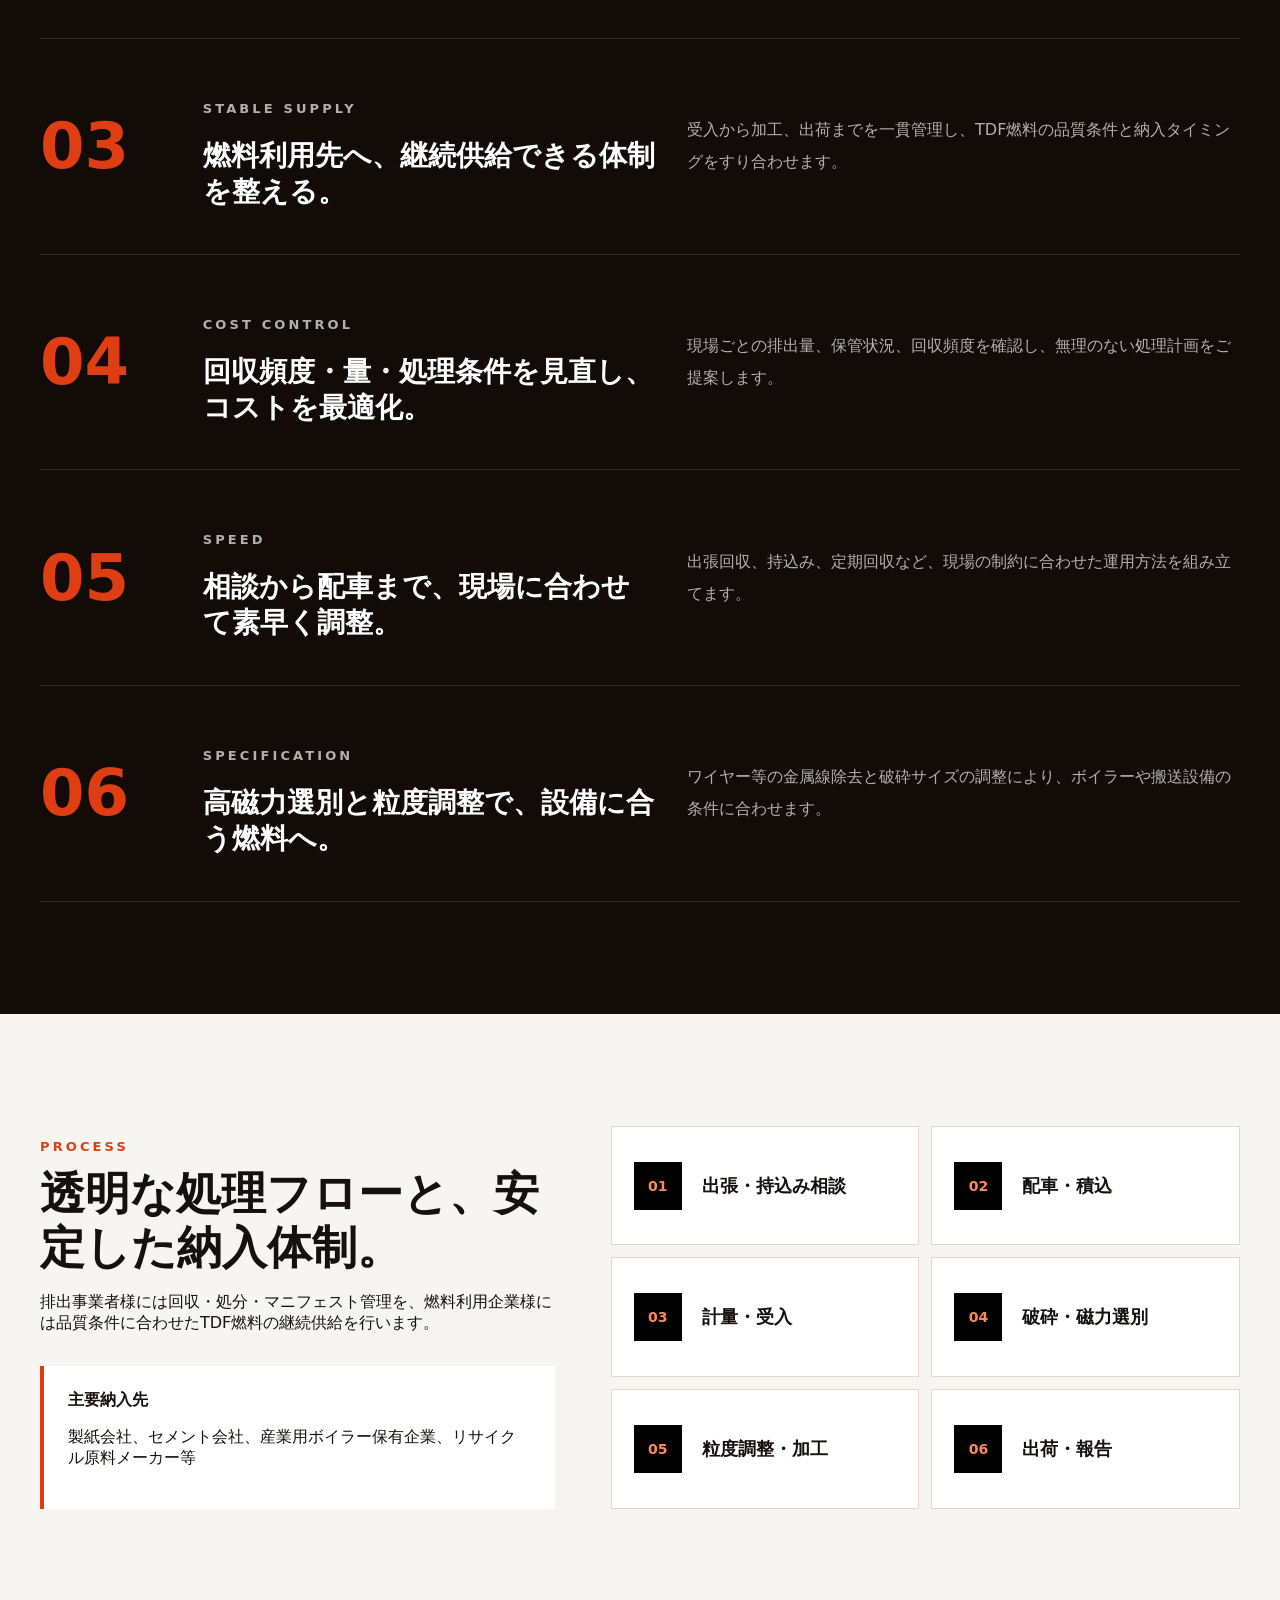
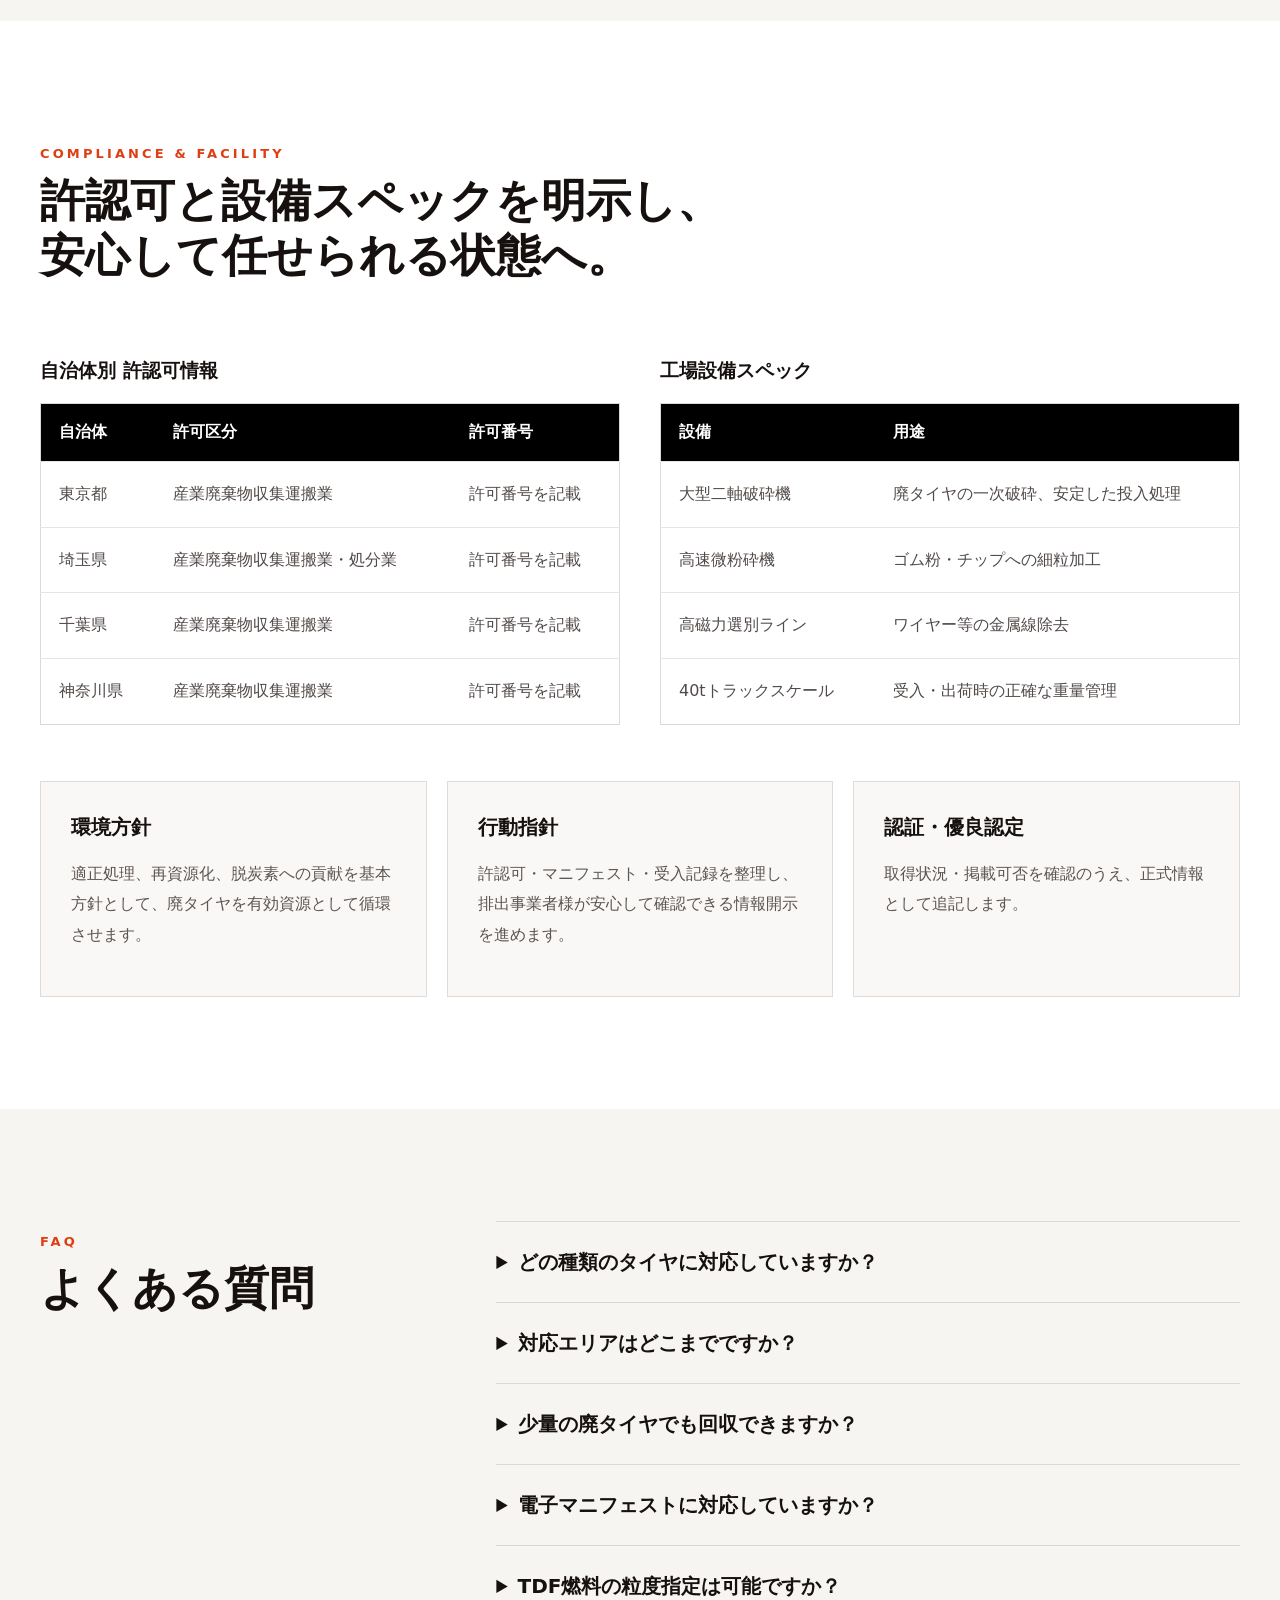
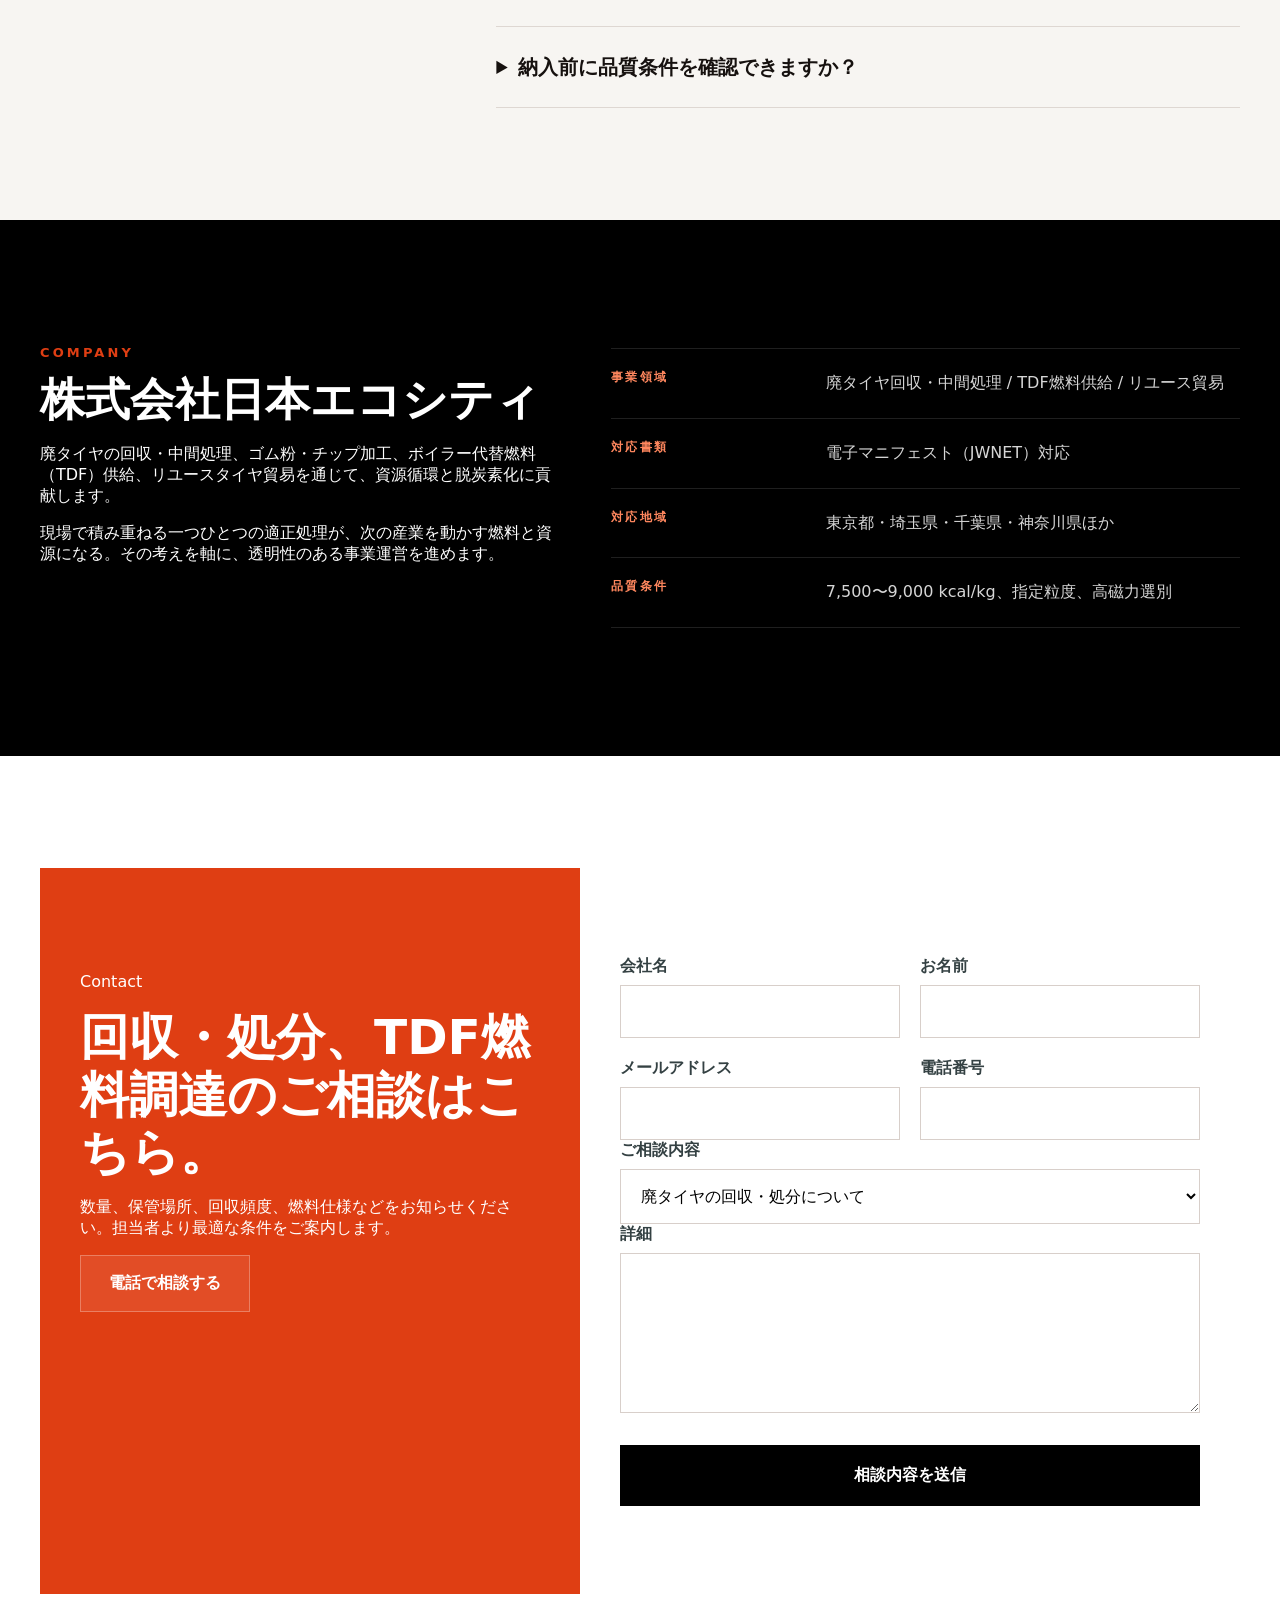
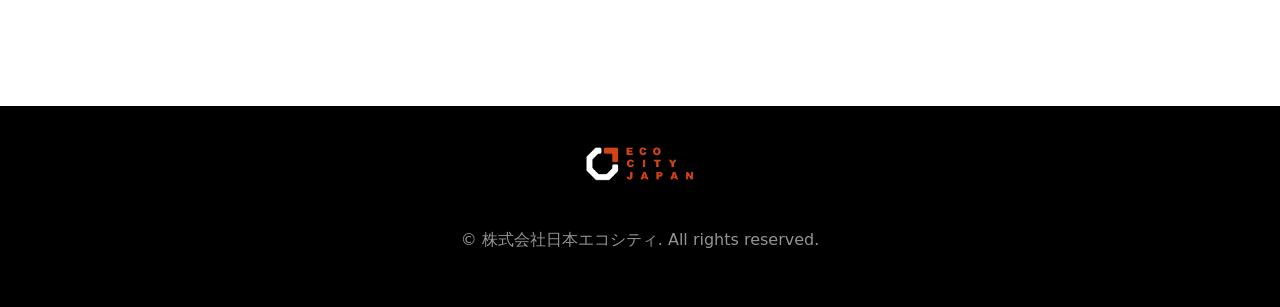
==== commit 8270ab79: "Reflect ecocity feedback updates" ====
--- a/docs/index.html
+++ b/docs/index.html
@@ -58,7 +58,7 @@
       h1 {
         margin: 0;
         max-width: 760px;
-        font-size: clamp(42px, 5.7vw, 92px);
+        font-size: clamp(38px, 5.2vw, 86px);
         line-height: 1.08;
         font-weight: 900;
       }
@@ -67,12 +67,15 @@
       .button { display: inline-flex; align-items: center; justify-content: center; padding: 17px 28px; font-weight: 900; }
       .button.primary { background: var(--orange); color: #fff; }
       .button.secondary { border: 1px solid rgba(255,255,255,.28); color: #fff; background: rgba(255,255,255,.08); }
+      .badge-row { display: flex; flex-wrap: wrap; gap: 12px; margin-top: 28px; }
+      .badge { border: 1px solid rgba(255,255,255,.18); background: rgba(0,0,0,.35); color: rgba(255,255,255,.82); padding: 9px 16px; font-size: 12px; font-weight: 900; }
       .stats { background: #fff; border-top: 1px solid var(--line); border-bottom: 1px solid var(--line); }
       .stats-grid { display: grid; grid-template-columns: repeat(4, 1fr); }
       .stat { padding: 34px 40px; border-right: 1px solid var(--line); }
       .stat strong { display: block; font-size: clamp(44px, 5vw, 74px); line-height: 1; }
       .stat span { color: var(--orange); font-size: 16px; margin-left: 6px; }
       .stat p { margin: 16px 0 0; color: #706864; font-size: 12px; font-weight: 900; letter-spacing: .16em; }
+      .stats-note { border-top: 1px solid var(--line); margin: 0; padding: 12px 40px; color: #706864; font-size: 12px; font-weight: 700; }
       section { padding: 112px 0; }
       .section-title {
         margin: 12px 0 0;
@@ -99,6 +102,15 @@
       .card .num { color: rgba(22,17,15,.1); font-size: 54px; font-weight: 900; margin: 22px 0; }
       .card h3 { margin: 0; font-size: 24px; }
       .card p { color: var(--muted); line-height: 1.9; }
+      .mini-grid { display: grid; grid-template-columns: repeat(3, 1fr); gap: 20px; margin-top: 56px; }
+      .mini-card { border: 1px solid #e2dad4; background: #faf8f6; padding: 30px; }
+      .mini-card.dark-card { background: #000; color: #fff; border-color: #000; }
+      .mini-card h3 { margin: 0; font-size: 20px; line-height: 1.55; }
+      .mini-card p { color: var(--muted); line-height: 1.9; }
+      .mini-card.dark-card p { color: rgba(255,255,255,.74); }
+      .mini-code { display: block; color: var(--orange); font-size: 42px; font-weight: 900; line-height: 1; }
+      .mini-label { display: block; margin-top: 10px; color: rgba(255,255,255,.44); font-size: 11px; font-weight: 900; letter-spacing: .18em; text-transform: uppercase; }
+      .comparison-note { margin-top: 16px; color: #706864; font-size: 12px; line-height: 1.8; }
       .dark { background: var(--dark); color: #fff; }
       .strength-list { margin-top: 56px; border-top: 1px solid rgba(255,255,255,.12); border-bottom: 1px solid rgba(255,255,255,.12); }
       .strength { display: grid; grid-template-columns: .26fr .9fr 1.1fr; gap: 32px; align-items: center; padding: 44px 0; border-bottom: 1px solid rgba(255,255,255,.12); }
@@ -141,14 +153,14 @@
         nav { display: none; }
         .wrap { padding: 0 22px; }
         .hero .wrap, .concept-grid, .process-grid, .company-grid, .contact-grid, .faq-grid { grid-template-columns: 1fr; }
-        .stats-grid, .cards, .tables, .flow { grid-template-columns: repeat(2, 1fr); }
+        .stats-grid, .cards, .tables, .flow, .mini-grid { grid-template-columns: repeat(2, 1fr); }
         .strength { grid-template-columns: 1fr; }
       }
       @media (max-width: 640px) {
         header .cta { display: none; }
         .logo { height: 36px; }
         section { padding: 72px 0; }
-        .stats-grid, .cards, .tables, .flow, .form-grid, .text-grid { grid-template-columns: 1fr; }
+        .stats-grid, .cards, .tables, .flow, .form-grid, .text-grid, .mini-grid { grid-template-columns: 1fr; }
         .stat { border-right: 0; border-bottom: 1px solid var(--line); }
         .photo { min-height: 280px; }
         .section-head { display: block; }
@@ -174,8 +186,14 @@
         <div class="wrap">
           <div>
             <p class="kicker">Scrap Tire Recycling / TDF Supply</p>
-            <h1><span>廃タイヤに、</span><br /><span>もう一度エネルギーを。</span></h1>
-            <p>スクラップタイヤを高品質なゴム粉・チップへ再生し、製紙・セメント会社様のボイラー代替燃料（TDF）として安定供給。回収・中間処理・仕様加工まで、一貫した資源循環を担います。</p>
+            <h1><span>廃タイヤに、</span><br /><span>もう一度</span><br /><span>エネルギーを。</span></h1>
+            <p>スクラップタイヤを高品質なゴム粉・チップへ再生し、製紙・セメント会社様のボイラー代替燃料（TDF）として安定供給。PC・LT・TBまで、回収・中間処理・仕様加工を一貫して担います。</p>
+            <div class="badge-row">
+              <span class="badge">JWNET標準対応</span>
+              <span class="badge">許認可・処理体制を公開</span>
+              <span class="badge">PC・LT・TB対応</span>
+              <span class="badge">関東中心・全国相談可</span>
+            </div>
             <div class="buttons">
               <a class="button primary" href="#contact">回収・処分を相談する</a>
               <a class="button secondary" href="#service">TDF燃料について見る</a>
@@ -190,6 +208,7 @@
           <div class="stat"><strong>1,200<span>t / 月</span></strong><p>月間燃料供給量</p></div>
           <div class="stat"><strong>250<span>社以上</span></strong><p>主要お取引先数</p></div>
         </div>
+        <p class="wrap stats-note">掲載数値は確認用の例示を含みます。正式公開時に実績値へ差し替えます。</p>
       </section>
       <section id="concept">
         <div class="wrap concept-grid">
@@ -204,6 +223,37 @@
           </div>
         </div>
       </section>
+      <section class="white">
+        <div class="wrap">
+          <p class="kicker">Our Vision</p>
+          <h2 class="section-title">資源循環を、信頼される仕事として次の世代へ。</h2>
+          <div class="mini-grid">
+            <article class="mini-card"><h3>「また頼みたい」で、選ばれる会社へ。</h3><p>価格だけでなく、対応の早さ、報告の分かりやすさ、現場への配慮まで含めて、継続して相談される存在を目指します。</p></article>
+            <article class="mini-card"><h3>この仕事で、若者に希望を。</h3><p>資源循環を支える現場仕事を、誇りを持って続けられる産業へ。働く人にも選ばれる会社づくりを進めます。</p></article>
+            <article class="mini-card"><h3>「ありがとう」を、積み重ねる会社に。</h3><p>排出事業者様、燃料利用企業様、地域社会に対して、誠実な処理と安定した供給で信頼を重ねます。</p></article>
+          </div>
+        </div>
+      </section>
+      <section>
+        <div class="wrap">
+          <p class="kicker">Why Us</p>
+          <h2 class="section-title">比較しやすい情報開示で、検討の不安を減らします。</h2>
+          <div class="tables" style="grid-template-columns:1fr">
+            <table>
+              <thead><tr><th>比較項目</th><th>一般的な処分フロー</th><th>日本エコシティ</th></tr></thead>
+              <tbody>
+                <tr><td><strong>処分コスト</strong></td><td>単価だけで判断しやすい</td><td>回収量・頻度・処理条件を見直し、総額で最適化</td></tr>
+                <tr><td><strong>問い合わせ対応</strong></td><td>都度の確認に時間がかかる</td><td>回収、持込み、燃料供給まで用途別に整理して案内</td></tr>
+                <tr><td><strong>許認可の開示</strong></td><td>情報が分散しやすい</td><td>自治体別の許認可と設備情報をサイト上で公開</td></tr>
+                <tr><td><strong>マニフェスト管理</strong></td><td>紙管理中心で手間が残る</td><td>電子マニフェスト JWNET に対応</td></tr>
+                <tr><td><strong>対応タイヤ種別</strong></td><td>一部品目のみ対応</td><td>PC・LT・TBを中心に、状態や量に応じて相談可能</td></tr>
+                <tr><td><strong>処理後の出口</strong></td><td>処分で終わりやすい</td><td>リユース、TDF、マテリアルの出口を設計</td></tr>
+              </tbody>
+            </table>
+          </div>
+          <p class="comparison-note">コスト削減率などの表現は、正式な料金条件・実績確認後に掲載します。</p>
+        </div>
+      </section>
       <section id="service" class="white">
         <div class="wrap">
           <div class="section-head">
@@ -217,21 +267,42 @@
           </div>
         </div>
       </section>
+      <section>
+        <div class="wrap">
+          <div class="section-head">
+            <div><p class="kicker">Size & Tire Types</p><h2 class="section-title">用途に合わせた加工サイズと、主要タイヤ種別に対応。</h2></div>
+            <p>燃料利用、原料利用、回収条件に応じて、サイズ・品目・数量を事前に確認します。</p>
+          </div>
+          <div class="mini-grid">
+            <article class="mini-card"><h3>ゴム粉</h3><p>舗装材・成形材などの原料利用に向けた細粒加工。用途に応じて仕様を確認します。</p></article>
+            <article class="mini-card"><h3>TDFチップ（標準）</h3><p>製紙・セメント会社様などのボイラー代替燃料として扱いやすい標準粒度。</p></article>
+            <article class="mini-card"><h3>大型チップ</h3><p>設備条件や搬送条件に合わせ、粗めの破砕サイズにも個別に対応します。</p></article>
+          </div>
+          <div class="mini-grid">
+            <article class="mini-card dark-card"><span class="mini-code">PC</span><span class="mini-label">Passenger Car</span><p>乗用車用タイヤ。販売店、整備工場、ディーラー様からの排出に対応します。</p></article>
+            <article class="mini-card dark-card"><span class="mini-code">LT</span><span class="mini-label">Light Truck</span><p>小型トラック・商用車用タイヤ。量や保管状況に合わせて回収条件を調整します。</p></article>
+            <article class="mini-card dark-card"><span class="mini-code">TB</span><span class="mini-label">Truck & Bus</span><p>トラック・バス用タイヤ。重量やサイズを踏まえ、持込み・回収方法を個別に確認します。</p></article>
+          </div>
+        </div>
+      </section>
       <section id="strengths" class="dark">
         <div class="wrap">
           <p class="kicker">Strengths</p>
           <h2 class="section-title light">回収から燃料供給まで、信頼を支える運用設計。</h2>
           <div class="strength-list">
-            <article class="strength"><strong>01</strong><div><p class="kicker">Compliance</p><h3>許認可とマニフェストで、排出責任まで見える化。</h3></div><p>電子マニフェスト JWNET 対応と自治体許認可の明示で、販売店・工場・整備工場様の不法投棄リスクを抑えます。</p></article>
-            <article class="strength"><strong>02</strong><div><p class="kicker">Specification</p><h3>高磁力選別と粒度調整で、設備に合う燃料へ。</h3></div><p>ワイヤー等の金属線を徹底除去し、ボイラーや搬送設備の条件に合わせたTDF燃料として安定供給します。</p></article>
-            <article class="strength"><strong>03</strong><div><p class="kicker">Cost Control</p><h3>回収頻度・量・処理条件を見直し、コストを最適化。</h3></div><p>回収から処理、出荷までの流れを一体で設計し、廃棄コスト削減と脱炭素化を同時に進めます。</p></article>
+            <article class="strength"><strong>01</strong><div><p class="kicker">Circularity</p><h3>廃タイヤを、再び使える資源へつなぐ。</h3></div><p>リユース、TDF、マテリアルの複数ルートを組み合わせ、廃棄で終わらせない循環を設計します。</p></article>
+            <article class="strength"><strong>02</strong><div><p class="kicker">Compliance</p><h3>許認可とマニフェストで、排出責任まで見える化。</h3></div><p>電子マニフェスト JWNET 対応と自治体許認可の明示で、販売店・工場・整備工場様の不法投棄リスクを抑えます。</p></article>
+            <article class="strength"><strong>03</strong><div><p class="kicker">Stable Supply</p><h3>燃料利用先へ、継続供給できる体制を整える。</h3></div><p>受入から加工、出荷までを一貫管理し、TDF燃料の品質条件と納入タイミングをすり合わせます。</p></article>
+            <article class="strength"><strong>04</strong><div><p class="kicker">Cost Control</p><h3>回収頻度・量・処理条件を見直し、コストを最適化。</h3></div><p>現場ごとの排出量、保管状況、回収頻度を確認し、無理のない処理計画をご提案します。</p></article>
+            <article class="strength"><strong>05</strong><div><p class="kicker">Speed</p><h3>相談から配車まで、現場に合わせて素早く調整。</h3></div><p>出張回収、持込み、定期回収など、現場の制約に合わせた運用方法を組み立てます。</p></article>
+            <article class="strength"><strong>06</strong><div><p class="kicker">Specification</p><h3>高磁力選別と粒度調整で、設備に合う燃料へ。</h3></div><p>ワイヤー等の金属線除去と破砕サイズの調整により、ボイラーや搬送設備の条件に合わせます。</p></article>
           </div>
         </div>
       </section>
       <section id="flow">
         <div class="wrap process-grid">
           <div><p class="kicker">Process</p><h2 class="section-title">透明な処理フローと、安定した納入体制。</h2><p>排出事業者様には回収・処分・マニフェスト管理を、燃料利用企業様には品質条件に合わせたTDF燃料の継続供給を行います。</p><div class="note"><strong>主要納入先</strong><p>製紙会社、セメント会社、産業用ボイラー保有企業、リサイクル原料メーカー等</p></div></div>
-          <div class="flow"><div class="flow-item"><span>01</span>回収相談</div><div class="flow-item"><span>02</span>配車・積込</div><div class="flow-item"><span>03</span>計量・受入</div><div class="flow-item"><span>04</span>破砕加工</div><div class="flow-item"><span>05</span>磁力選別</div><div class="flow-item"><span>06</span>出荷・報告</div></div>
+          <div class="flow"><div class="flow-item"><span>01</span>出張・持込み相談</div><div class="flow-item"><span>02</span>配車・積込</div><div class="flow-item"><span>03</span>計量・受入</div><div class="flow-item"><span>04</span>破砕・磁力選別</div><div class="flow-item"><span>05</span>粒度調整・加工</div><div class="flow-item"><span>06</span>出荷・報告</div></div>
         </div>
       </section>
       <section id="permit" class="white">
@@ -242,12 +313,19 @@
             <div><h3>自治体別 許認可情報</h3><table><thead><tr><th>自治体</th><th>許可区分</th><th>許可番号</th></tr></thead><tbody><tr><td>東京都</td><td>産業廃棄物収集運搬業</td><td>許可番号を記載</td></tr><tr><td>埼玉県</td><td>産業廃棄物収集運搬業・処分業</td><td>許可番号を記載</td></tr><tr><td>千葉県</td><td>産業廃棄物収集運搬業</td><td>許可番号を記載</td></tr><tr><td>神奈川県</td><td>産業廃棄物収集運搬業</td><td>許可番号を記載</td></tr></tbody></table></div>
             <div><h3>工場設備スペック</h3><table><thead><tr><th>設備</th><th>用途</th></tr></thead><tbody><tr><td>大型二軸破砕機</td><td>廃タイヤの一次破砕、安定した投入処理</td></tr><tr><td>高速微粉砕機</td><td>ゴム粉・チップへの細粒加工</td></tr><tr><td>高磁力選別ライン</td><td>ワイヤー等の金属線除去</td></tr><tr><td>40tトラックスケール</td><td>受入・出荷時の正確な重量管理</td></tr></tbody></table></div>
           </div>
+          <div class="mini-grid">
+            <article class="mini-card"><h3>環境方針</h3><p>適正処理、再資源化、脱炭素への貢献を基本方針として、廃タイヤを有効資源として循環させます。</p></article>
+            <article class="mini-card"><h3>行動指針</h3><p>許認可・マニフェスト・受入記録を整理し、排出事業者様が安心して確認できる情報開示を進めます。</p></article>
+            <article class="mini-card"><h3>認証・優良認定</h3><p>取得状況・掲載可否を確認のうえ、正式情報として追記します。</p></article>
+          </div>
         </div>
       </section>
       <section class="faq">
         <div class="wrap faq-grid">
           <div><p class="kicker">FAQ</p><h2 class="section-title">よくある質問</h2></div>
           <div>
+            <details><summary>どの種類のタイヤに対応していますか？</summary><p>PC、LT、TBを中心に対応します。建設車両用など特殊サイズは、状態・数量・保管場所を確認したうえで個別にご相談ください。</p></details>
+            <details><summary>対応エリアはどこまでですか？</summary><p>東京都・埼玉県・千葉県・神奈川県を中心に対応しています。その他エリアも数量や条件によりご相談可能です。</p></details>
             <details><summary>少量の廃タイヤでも回収できますか？</summary><p>地域、数量、回収頻度により最適な方法をご提案します。まずは保管状況と本数をお知らせください。</p></details>
             <details><summary>電子マニフェストに対応していますか？</summary><p>JWNETに対応しています。排出事業者様の管理負担を抑え、法令遵守を支援します。</p></details>
             <details><summary>TDF燃料の粒度指定は可能ですか？</summary><p>可能です。ボイラー設備や搬送条件に合わせて、破砕サイズや金属線除去レベルを調整します。</p></details>
@@ -257,7 +335,7 @@
       </section>
       <section id="company" class="black">
         <div class="wrap company-grid">
-          <div><p class="kicker">Company</p><h2 class="section-title light">株式会社日本エコシティ</h2><p>廃タイヤの回収・中間処理、ゴム粉・チップ加工、ボイラー代替燃料（TDF）供給、リユースタイヤ貿易を通じて、資源循環と脱炭素化に貢献します。</p></div>
+          <div><p class="kicker">Company</p><h2 class="section-title light">株式会社日本エコシティ</h2><p>廃タイヤの回収・中間処理、ゴム粉・チップ加工、ボイラー代替燃料（TDF）供給、リユースタイヤ貿易を通じて、資源循環と脱炭素化に貢献します。</p><p>現場で積み重ねる一つひとつの適正処理が、次の産業を動かす燃料と資源になる。その考えを軸に、透明性のある事業運営を進めます。</p></div>
           <dl class="company-list"><div class="company-row"><dt>事業領域</dt><dd>廃タイヤ回収・中間処理 / TDF燃料供給 / リユース貿易</dd></div><div class="company-row"><dt>対応書類</dt><dd>電子マニフェスト（JWNET）対応</dd></div><div class="company-row"><dt>対応地域</dt><dd>東京都・埼玉県・千葉県・神奈川県ほか</dd></div><div class="company-row"><dt>品質条件</dt><dd>7,500〜9,000 kcal/kg、指定粒度、高磁力選別</dd></div></dl>
         </div>
       </section>
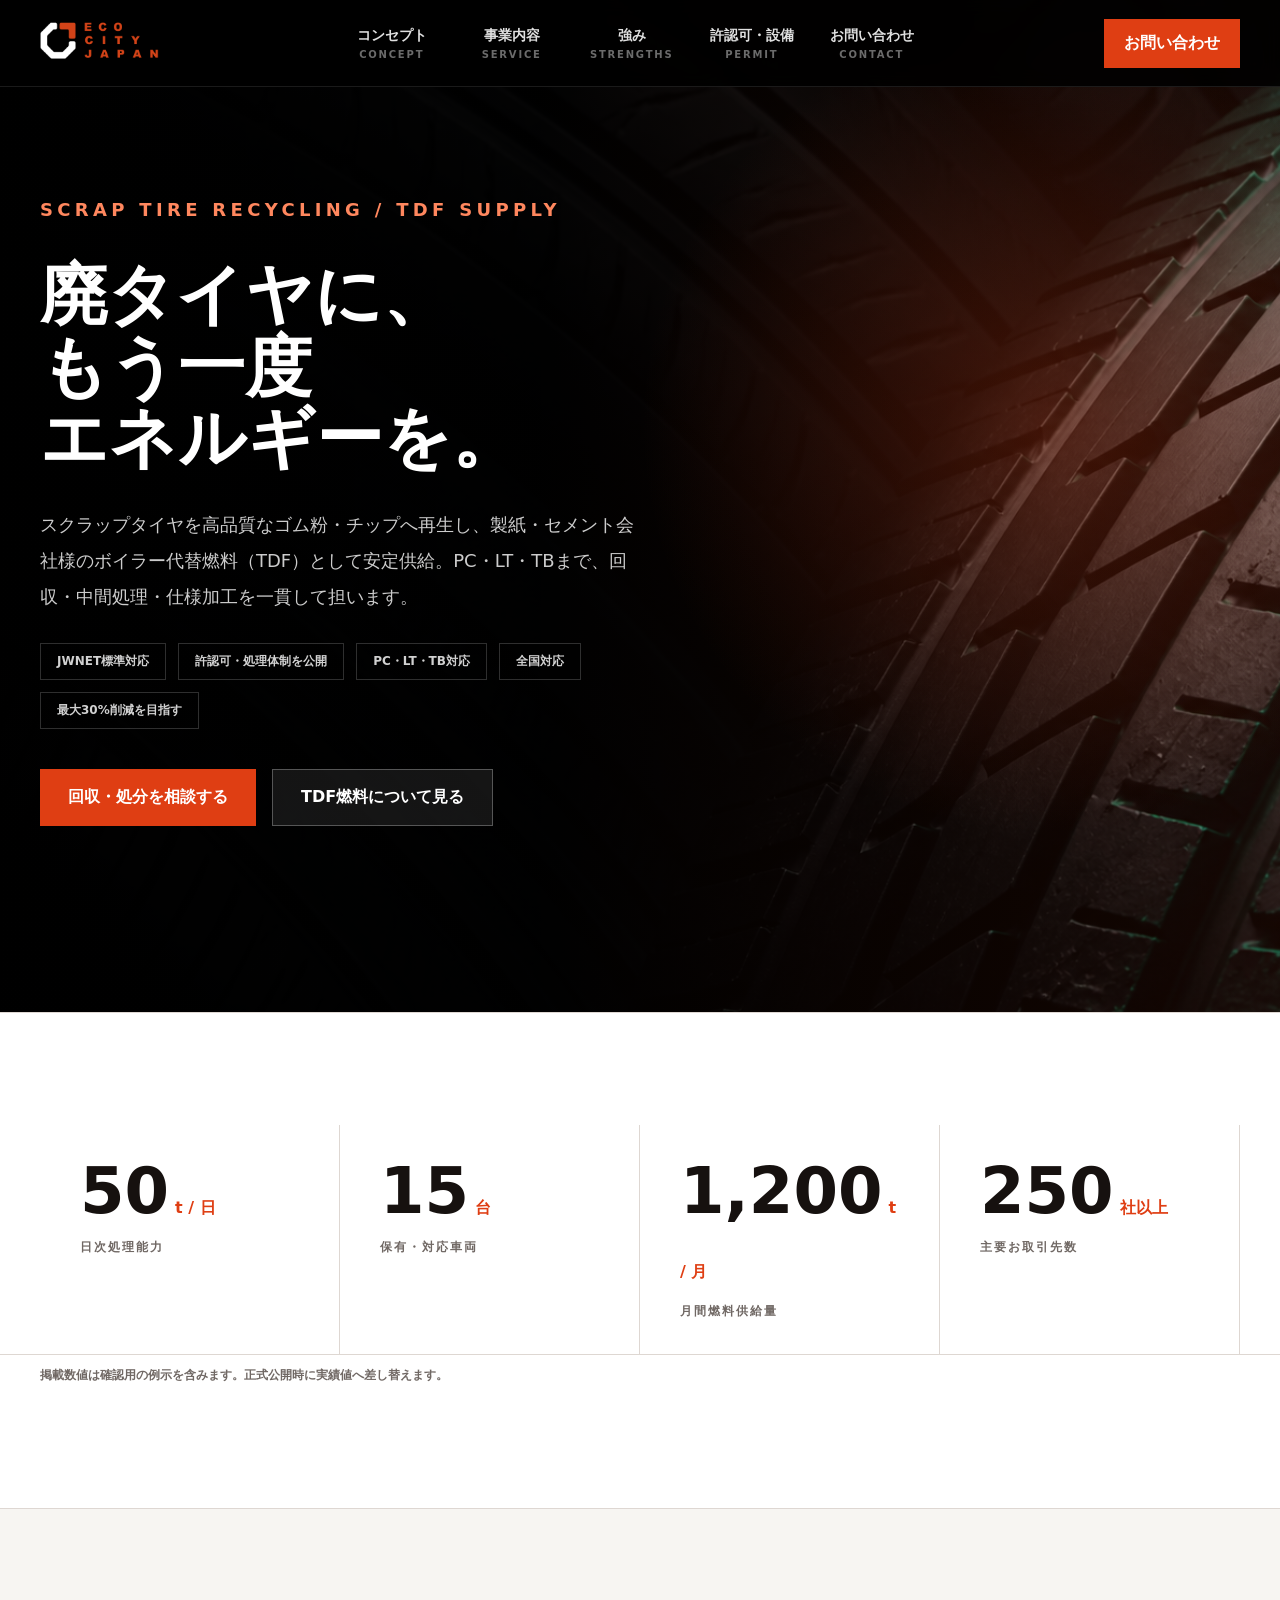
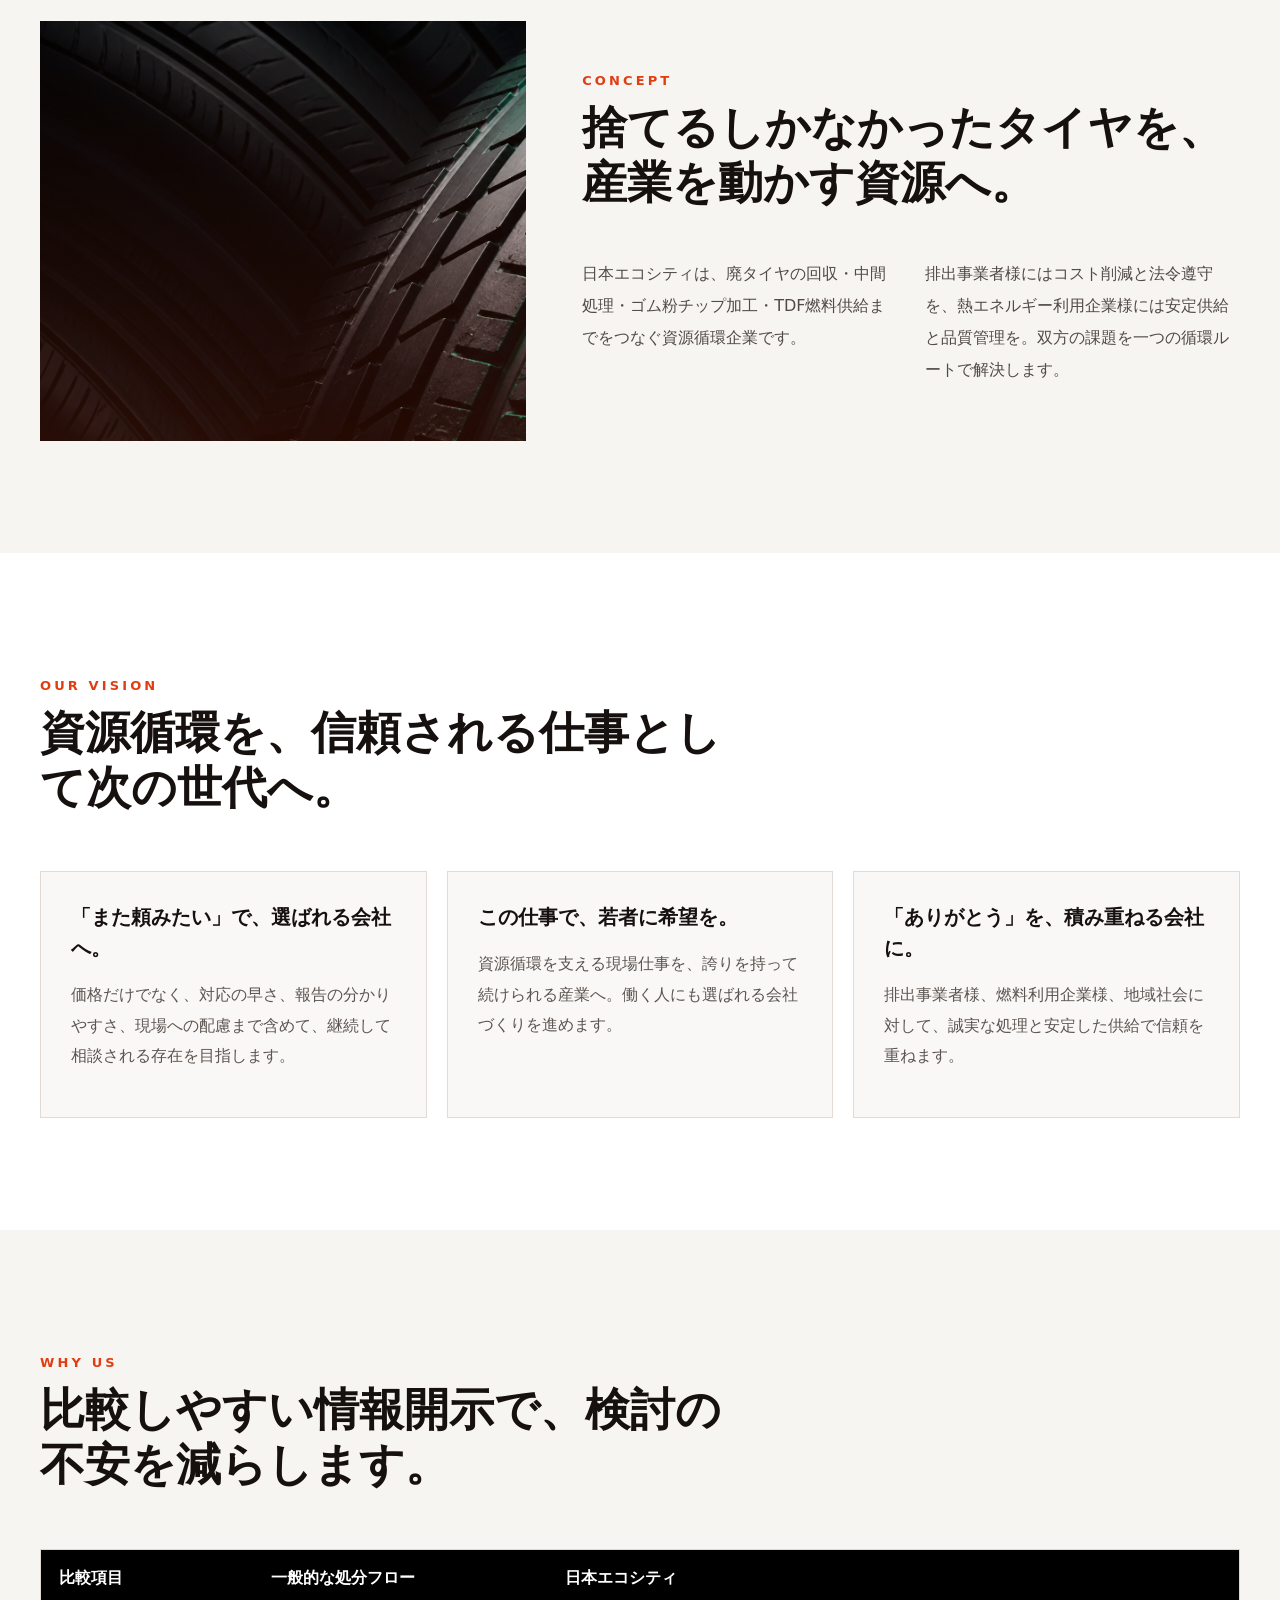
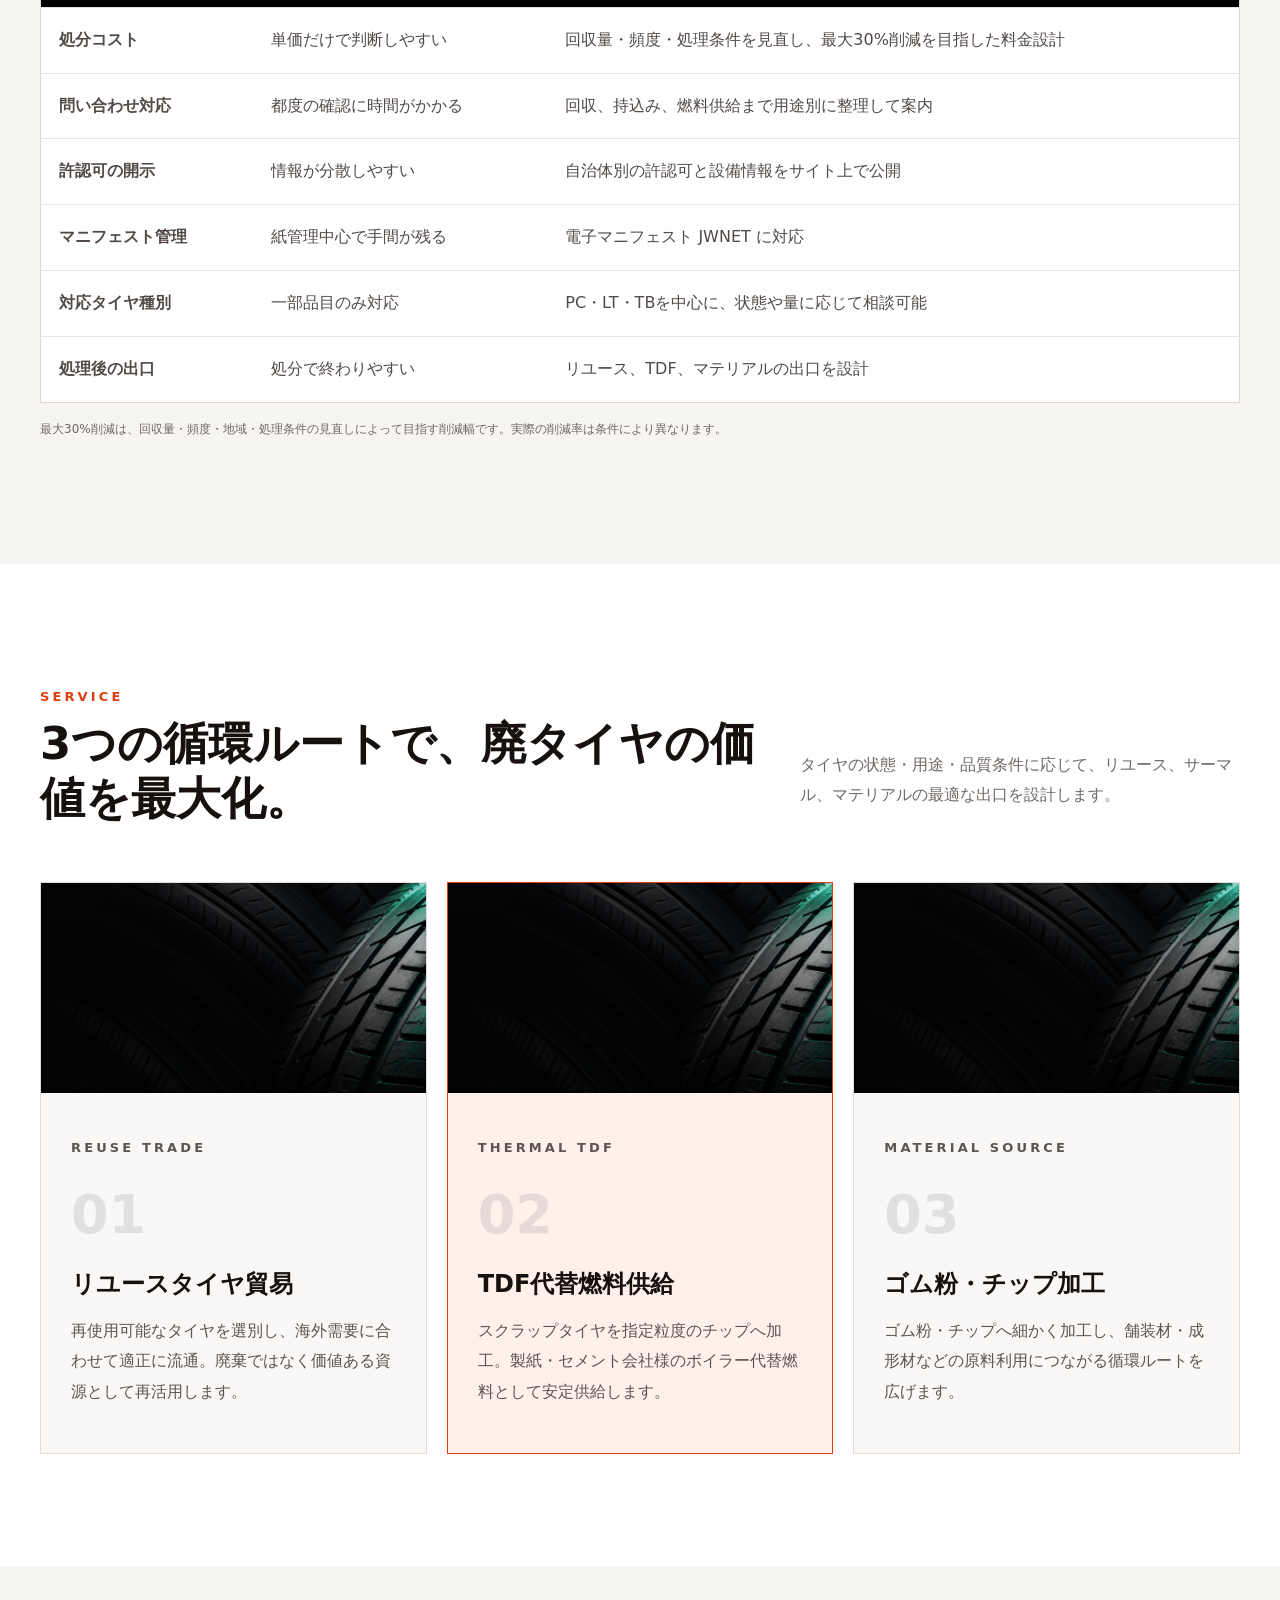
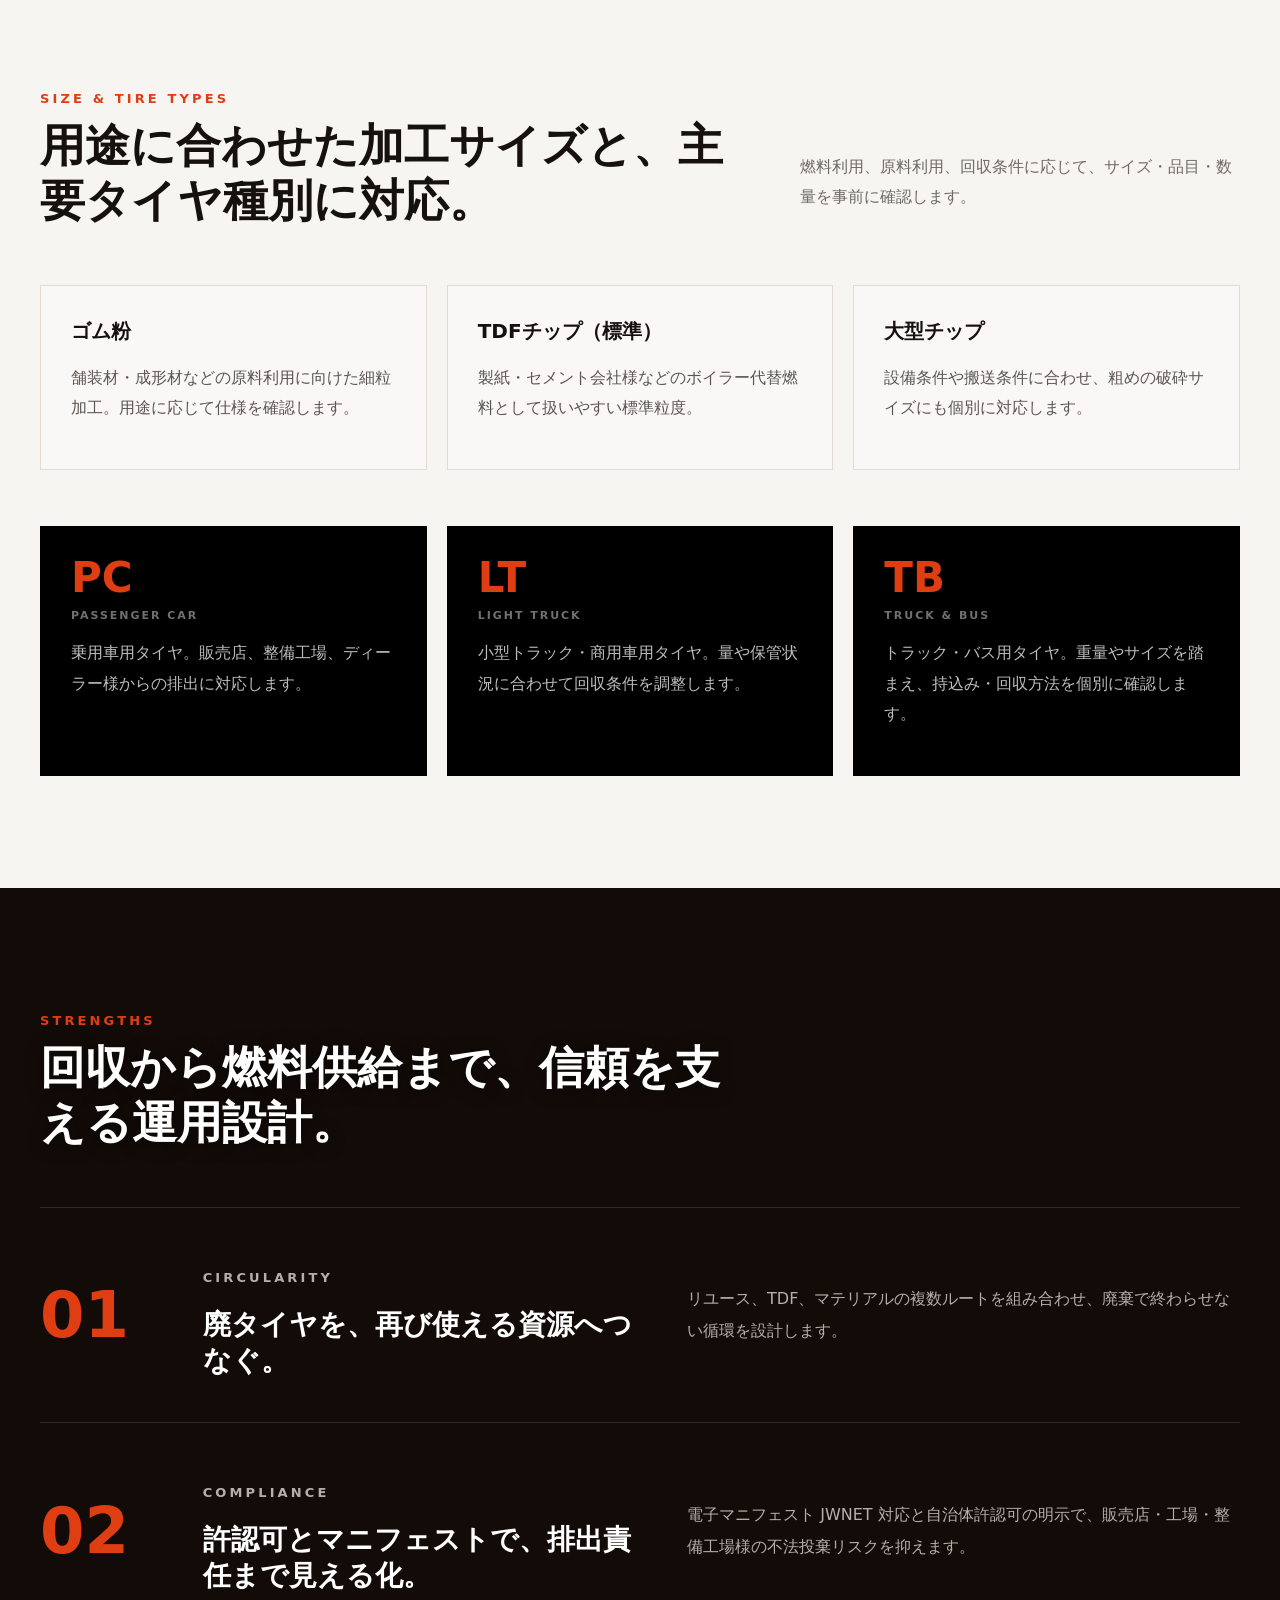
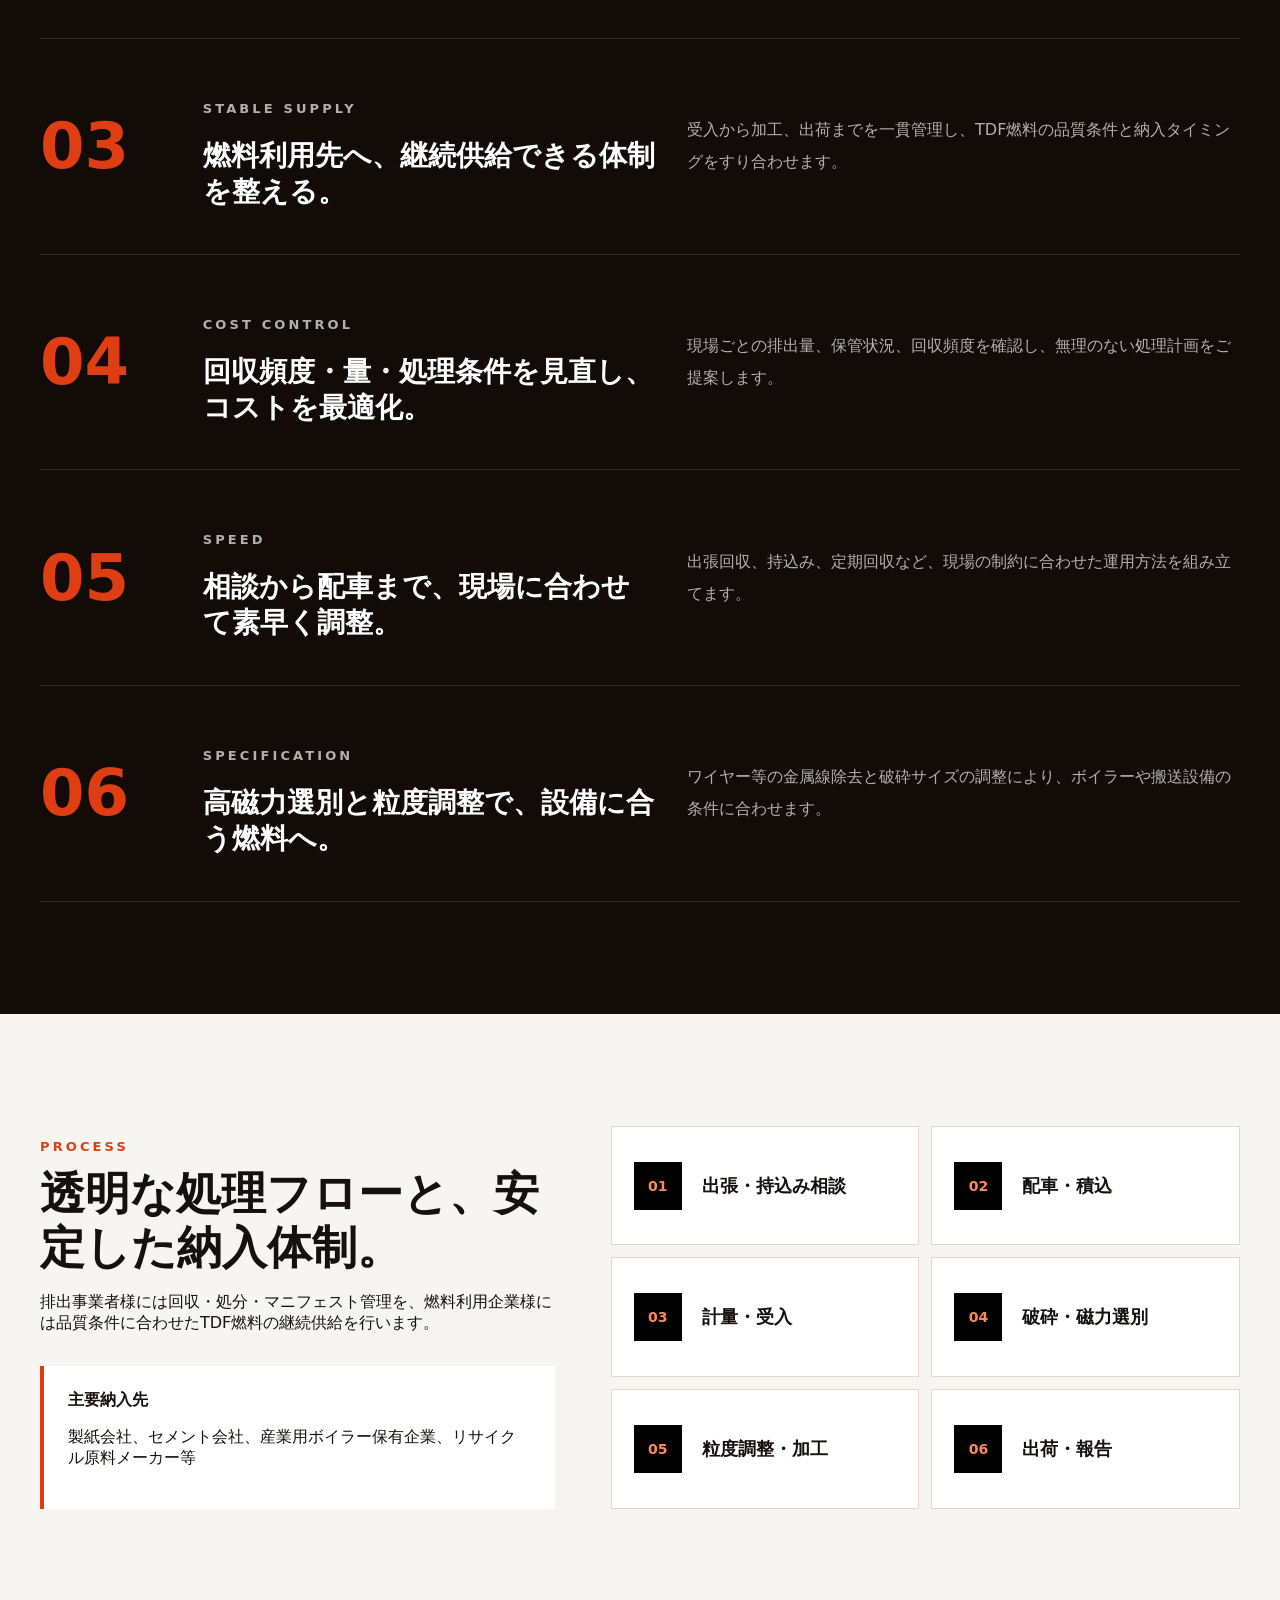
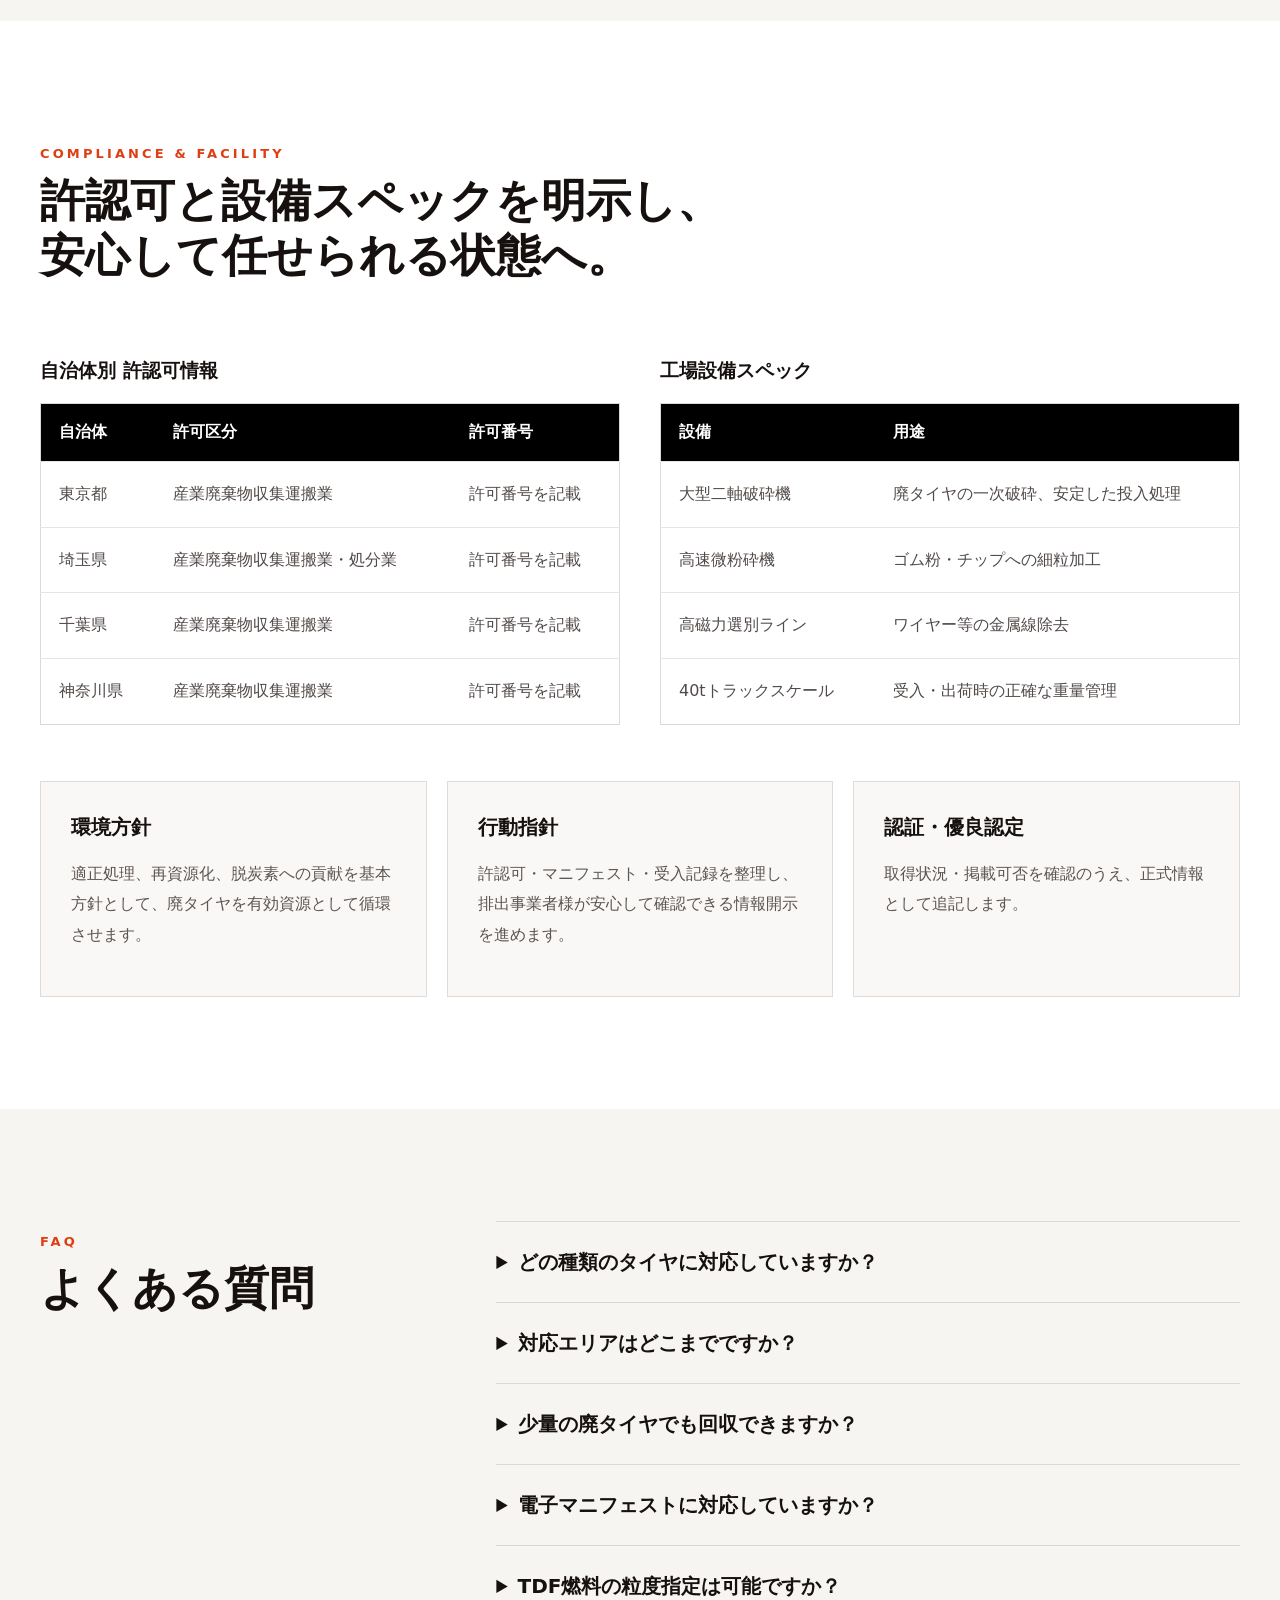
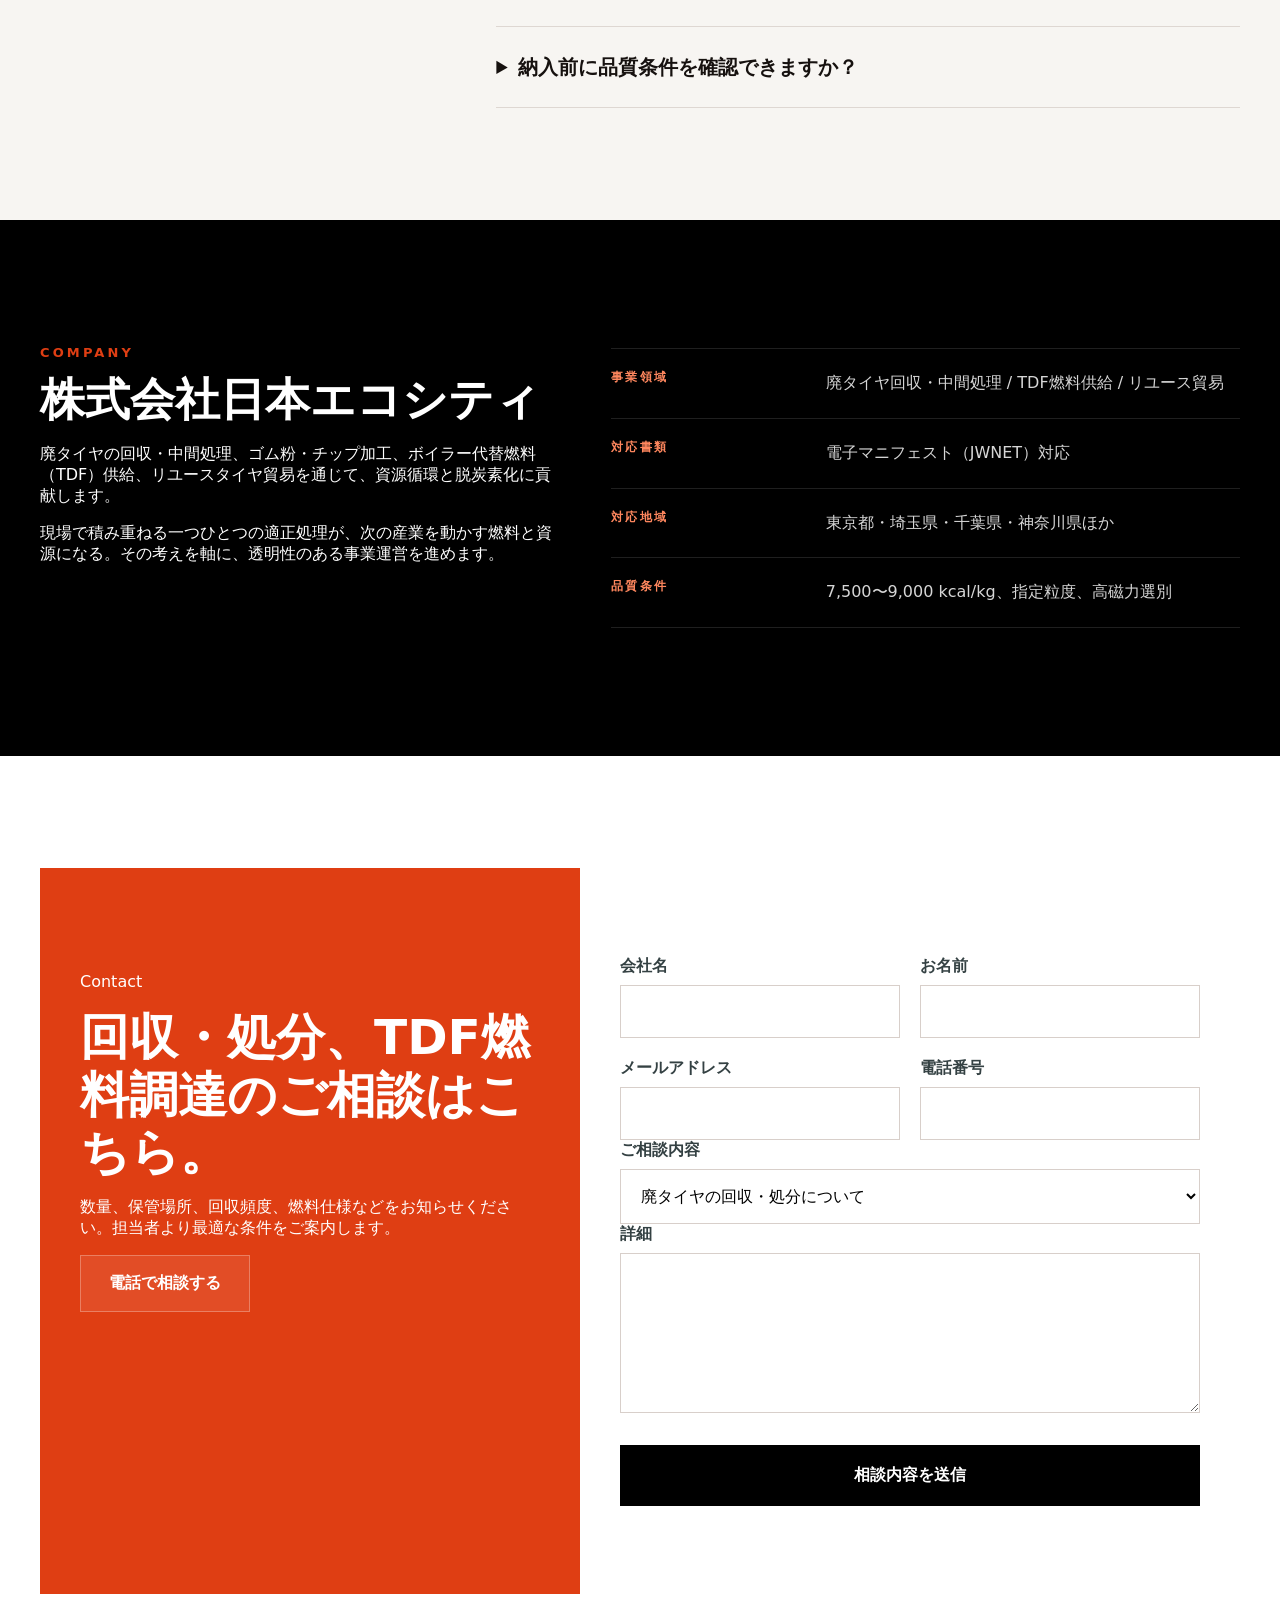
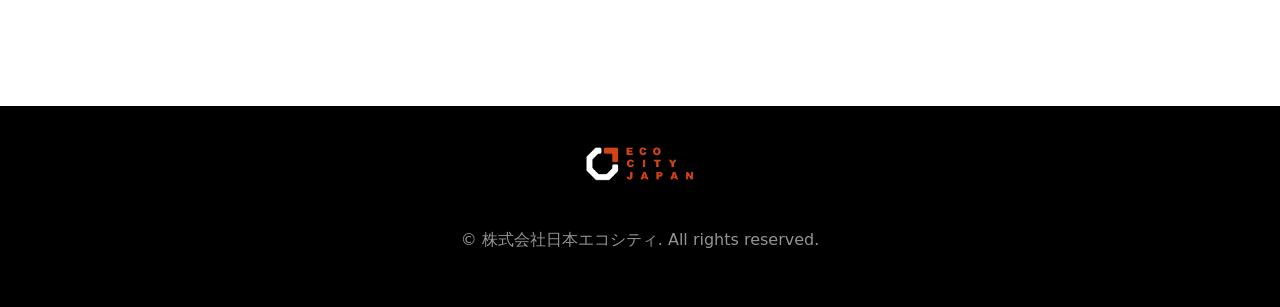
==== commit 963c75b6: "Add nationwide and cost reduction messaging" ====
--- a/docs/index.html
+++ b/docs/index.html
@@ -192,7 +192,8 @@
               <span class="badge">JWNET標準対応</span>
               <span class="badge">許認可・処理体制を公開</span>
               <span class="badge">PC・LT・TB対応</span>
-              <span class="badge">関東中心・全国相談可</span>
+              <span class="badge">全国対応</span>
+              <span class="badge">最大30%削減を目指す</span>
             </div>
             <div class="buttons">
               <a class="button primary" href="#contact">回収・処分を相談する</a>
@@ -242,7 +243,7 @@
             <table>
               <thead><tr><th>比較項目</th><th>一般的な処分フロー</th><th>日本エコシティ</th></tr></thead>
               <tbody>
-                <tr><td><strong>処分コスト</strong></td><td>単価だけで判断しやすい</td><td>回収量・頻度・処理条件を見直し、総額で最適化</td></tr>
+                <tr><td><strong>処分コスト</strong></td><td>単価だけで判断しやすい</td><td>回収量・頻度・処理条件を見直し、最大30%削減を目指した料金設計</td></tr>
                 <tr><td><strong>問い合わせ対応</strong></td><td>都度の確認に時間がかかる</td><td>回収、持込み、燃料供給まで用途別に整理して案内</td></tr>
                 <tr><td><strong>許認可の開示</strong></td><td>情報が分散しやすい</td><td>自治体別の許認可と設備情報をサイト上で公開</td></tr>
                 <tr><td><strong>マニフェスト管理</strong></td><td>紙管理中心で手間が残る</td><td>電子マニフェスト JWNET に対応</td></tr>
@@ -251,7 +252,7 @@
               </tbody>
             </table>
           </div>
-          <p class="comparison-note">コスト削減率などの表現は、正式な料金条件・実績確認後に掲載します。</p>
+          <p class="comparison-note">最大30%削減は、回収量・頻度・地域・処理条件の見直しによって目指す削減幅です。実際の削減率は条件により異なります。</p>
         </div>
       </section>
       <section id="service" class="white">
@@ -325,7 +326,7 @@
           <div><p class="kicker">FAQ</p><h2 class="section-title">よくある質問</h2></div>
           <div>
             <details><summary>どの種類のタイヤに対応していますか？</summary><p>PC、LT、TBを中心に対応します。建設車両用など特殊サイズは、状態・数量・保管場所を確認したうえで個別にご相談ください。</p></details>
-            <details><summary>対応エリアはどこまでですか？</summary><p>東京都・埼玉県・千葉県・神奈川県を中心に対応しています。その他エリアも数量や条件によりご相談可能です。</p></details>
+            <details><summary>対応エリアはどこまでですか？</summary><p>全国対応です。地域、数量、回収頻度、持込み可否などの条件を確認し、最適な方法をご案内します。</p></details>
             <details><summary>少量の廃タイヤでも回収できますか？</summary><p>地域、数量、回収頻度により最適な方法をご提案します。まずは保管状況と本数をお知らせください。</p></details>
             <details><summary>電子マニフェストに対応していますか？</summary><p>JWNETに対応しています。排出事業者様の管理負担を抑え、法令遵守を支援します。</p></details>
             <details><summary>TDF燃料の粒度指定は可能ですか？</summary><p>可能です。ボイラー設備や搬送条件に合わせて、破砕サイズや金属線除去レベルを調整します。</p></details>
